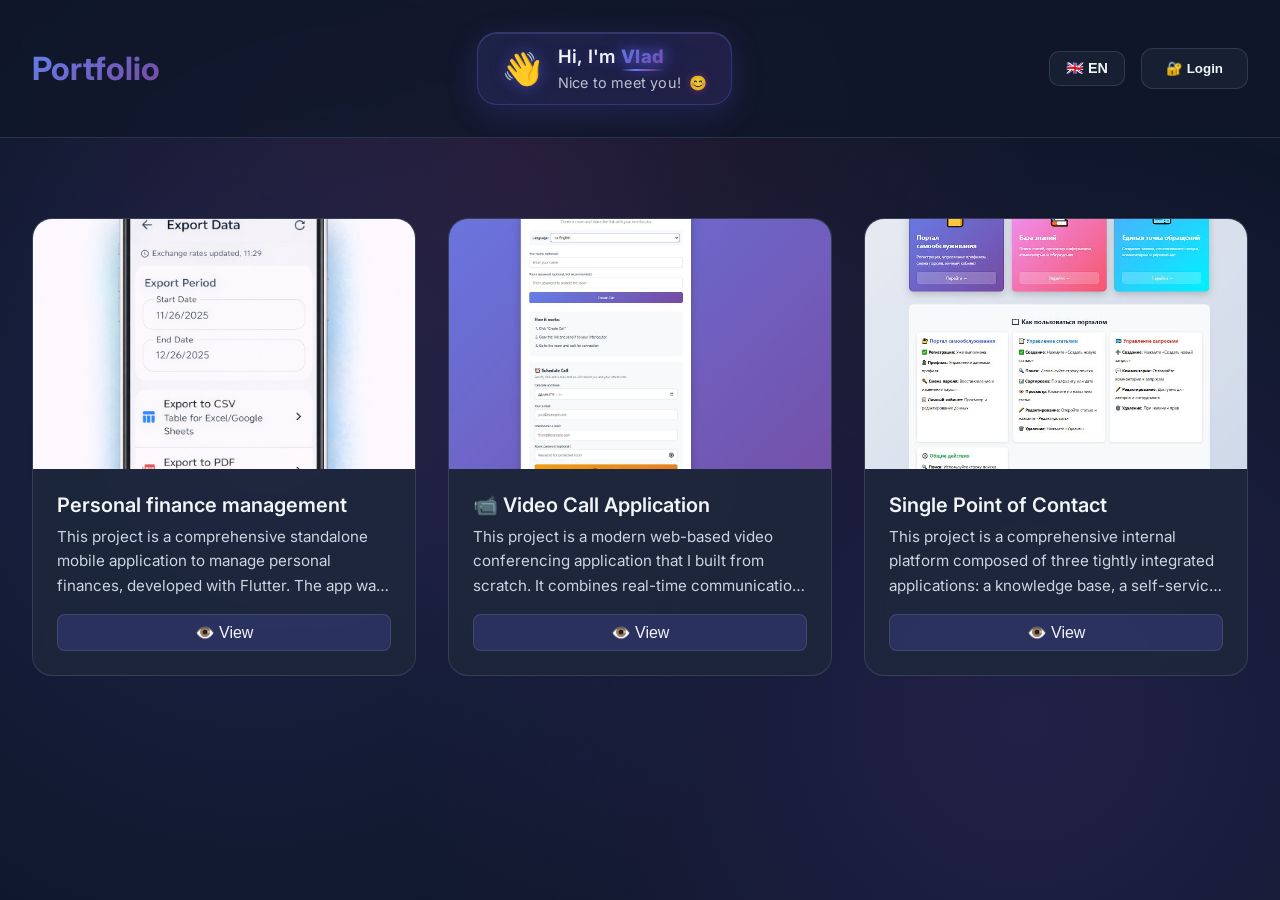
==== index.html @ 462553d1 "Stabilize header pinning and image edit saves" ====
<!DOCTYPE html>
<html lang="en">
<head>
    <meta charset="UTF-8">
    <meta name="viewport" content="width=device-width, initial-scale=1.0">
    <meta name="description" content="Modern portfolio with project gallery">
    <title>Portfolio</title>
    <link rel="stylesheet" href="styles.css?v=5">
    <link rel="preconnect" href="https://fonts.googleapis.com">
    <link rel="preconnect" href="https://fonts.gstatic.com" crossorigin>
    <link href="https://fonts.googleapis.com/css2?family=Inter:wght@300;400;500;600;700&display=swap" rel="stylesheet">
</head>
<body>
    <div class="background-animation"></div>
    
    <header class="header" style="position: fixed; top: 0; left: 0; right: 0; width: 100%; z-index: 1000;">
        <div class="container">
            <div class="header-main">
                <h1 class="logo">Portfolio</h1>
                <div class="header-greeting-wrapper">
                    <div class="header-greeting">
                        <span class="greeting-emoji">👋</span>
                        <div class="greeting-text">
                            <span class="greeting-line">Hi, I'm <span class="name-highlight">Vlad</span></span>
                            <span class="greeting-subline">Nice to meet you! <span class="emoji-inline">😊</span></span>
                        </div>
                    </div>
                </div>
            </div>
            <div class="header-actions">
                <button class="lang-btn" id="langBtn" title="Switch language">
                    <span>🇬🇧 EN</span>
                </button>
                <button class="auth-btn" id="authBtn">
                    <span id="authBtnText">🔐 Login</span>
                </button>
                <button class="settings-btn" id="settingsBtn" style="display: none;" title="Настройки GitHub">
                    <span>⚙️</span>
                </button>
                <button class="add-btn" id="addBtn" style="display: none;">
                    <span class="add-icon">+</span>
                    <span>Add Project</span>
                </button>
            </div>
        </div>
    </header>

    <main class="main">
        <div class="container">
            <div class="portfolio-grid" id="portfolioGrid">
                <!-- Проекты будут добавляться динамически -->
            </div>
            
            <div class="empty-state" id="emptyState">
                <div class="empty-icon">📸</div>
                <h2>Portfolio is empty</h2>
                <p>Click "Add Project" button to get started</p>
            </div>
        </div>
    </main>

    <!-- Модальное окно для добавления/редактирования проекта -->
    <div class="modal" id="projectModal">
        <div class="modal-content">
            <div class="modal-header">
                <h2 id="modalTitle">Добавить проект</h2>
                <button class="close-btn" id="closeModal">&times;</button>
            </div>
            <form id="projectForm" class="project-form" onclick="event.stopPropagation();">
                <div class="form-group">
                    <label for="projectImages">Изображения (можно выбрать несколько)</label>
                    <small class="form-hint">Кликните на изображение, чтобы сделать его главным (будет показано на карточке)</small>
                    <div class="image-upload">
                        <div class="images-preview" id="imagesPreview">
                            <label for="projectImages" class="upload-placeholder" id="uploadPlaceholder">
                                Выберите изображения
                            </label>
                        </div>
                        <input type="file" id="projectImages" accept="image/*" multiple style="display: none;">
                        <button type="button" class="add-more-images-btn" id="addMoreImagesBtn" style="display: none;">
                            + Добавить еще изображения
                        </button>
                    </div>
                </div>
                <div class="form-group">
                    <label for="projectTitle">Название проекта</label>
                    <input type="text" id="projectTitle" placeholder="Введите название" required>
                </div>
                <div class="form-group">
                    <label for="projectDescription">Описание</label>
                    <textarea id="projectDescription" rows="4" placeholder="Опишите ваш проект..." required></textarea>
                </div>
                <div class="form-group">
                    <label for="projectLink">Ссылка (опционально)</label>
                    <input type="url" id="projectLink" placeholder="https://example.com">
                </div>
                <div class="form-actions">
                    <button type="button" class="btn-secondary" id="cancelBtn">Отмена</button>
                    <button type="submit" class="btn-primary">Сохранить</button>
                </div>
            </form>
        </div>
    </div>

    <!-- Модальное окно для просмотра изображений -->
    <div class="modal image-modal" id="imageModal">
        <div class="modal-content image-modal-content">
            <button class="close-btn" id="closeImageModal">&times;</button>
            <div class="image-gallery" id="imageGallery">
                <!-- Изображения будут добавлены динамически -->
            </div>
            <div class="gallery-controls">
                <button class="gallery-btn" id="prevImage">‹</button>
                <span class="gallery-counter" id="galleryCounter">1 / 1</span>
                <button class="gallery-btn" id="nextImage">›</button>
            </div>
            <div class="image-info" id="imageInfo"></div>
        </div>
    </div>

    <!-- Модальное окно для авторизации -->
    <div class="modal" id="authModal">
        <div class="modal-content">
            <div class="modal-header">
                <h2 id="authModalTitle">Вход в систему</h2>
                <button class="close-btn" id="closeAuthModal">&times;</button>
            </div>
            <form id="authForm" class="project-form">
                <div class="form-group">
                    <label for="adminPassword">Пароль администратора</label>
                    <input type="password" id="adminPassword" placeholder="Введите пароль" required autocomplete="off">
                    <small class="form-hint">Введите пароль для доступа к редактированию</small>
                </div>
                <div class="form-actions">
                    <button type="button" class="btn-secondary" id="cancelAuthBtn">Отмена</button>
                    <button type="submit" class="btn-primary">Войти</button>
                </div>
            </form>
            <div class="auth-status" id="authStatus"></div>
        </div>
    </div>

    <script src="script.js?v=5"></script>
</body>
</html>
---- styles.css ----
:root {
    --primary: #6366f1;
    --primary-dark: #4f46e5;
    --secondary: #8b5cf6;
    --accent: #ec4899;
    --bg-dark: #0f172a;
    --bg-card: rgba(30, 41, 59, 0.8);
    --text-primary: #f1f5f9;
    --text-secondary: #cbd5e1;
    --border: rgba(148, 163, 184, 0.2);
    --shadow: rgba(0, 0, 0, 0.3);
    --header-offset: 0px;
    --gradient-1: linear-gradient(135deg, #667eea 0%, #764ba2 100%);
    --gradient-2: linear-gradient(135deg, #f093fb 0%, #f5576c 100%);
    --gradient-3: linear-gradient(135deg, #4facfe 0%, #00f2fe 100%);
}

* {
    margin: 0;
    padding: 0;
    box-sizing: border-box;
}

body {
    font-family: 'Inter', -apple-system, BlinkMacSystemFont, 'Segoe UI', sans-serif;
    background: var(--bg-dark);
    color: var(--text-primary);
    min-height: 100vh;
    overflow-x: hidden;
    position: relative;
}

.background-animation {
    position: fixed;
    top: 0;
    left: 0;
    width: 100%;
    height: 100%;
    z-index: 0;
    background: 
        radial-gradient(circle at 20% 50%, rgba(99, 102, 241, 0.15) 0%, transparent 50%),
        radial-gradient(circle at 80% 80%, rgba(139, 92, 246, 0.15) 0%, transparent 50%),
        radial-gradient(circle at 40% 20%, rgba(236, 72, 153, 0.1) 0%, transparent 50%);
    animation: backgroundShift 20s ease infinite;
}

@keyframes backgroundShift {
    0%, 100% { transform: scale(1) rotate(0deg); }
    50% { transform: scale(1.1) rotate(5deg); }
}

.container {
    max-width: 1400px;
    margin: 0 auto;
    padding: 0 2rem;
    position: relative;
    z-index: 1;
}

/* Header */
.header {
    padding: 2rem 0;
    backdrop-filter: blur(10px);
    background: rgba(15, 23, 42, 0.8);
    border-bottom: 1px solid var(--border);
    position: fixed !important;
    top: 0;
    left: 0;
    right: 0;
    width: 100%;
    z-index: 100;
    transform: translateZ(0);
    will-change: transform;
}

.header .container {
    display: flex;
    justify-content: space-between;
    align-items: center;
    gap: 2rem;
}

.header-main {
    display: flex;
    align-items: center;
    gap: 2rem;
    flex: 1;
    justify-content: space-between;
}

.header-greeting-wrapper {
    flex: 1;
    display: flex;
    justify-content: center;
    align-items: center;
    position: relative;
    z-index: 1;
}

.header-actions {
    display: flex;
    gap: 1rem;
    align-items: center;
    position: relative;
    z-index: 10;
}

.header-greeting {
    display: flex;
    align-items: center;
    gap: 1rem;
    padding: 0.75rem 1.5rem;
    background: linear-gradient(135deg, rgba(99, 102, 241, 0.15) 0%, rgba(139, 92, 246, 0.15) 100%);
    border: 1px solid rgba(99, 102, 241, 0.3);
    border-radius: 20px;
    backdrop-filter: blur(20px);
    box-shadow: 
        0 8px 32px rgba(99, 102, 241, 0.2),
        inset 0 1px 0 rgba(255, 255, 255, 0.1);
    animation: fadeInSlide 0.8s cubic-bezier(0.4, 0, 0.2, 1);
    position: relative;
    overflow: hidden;
    transition: all 0.3s ease;
}

.header-greeting::before {
    content: '';
    position: absolute;
    top: 0;
    left: -100%;
    width: 100%;
    height: 100%;
    background: linear-gradient(90deg, transparent, rgba(255, 255, 255, 0.1), transparent);
    animation: shimmer 3s infinite;
}

@keyframes shimmer {
    0% {
        left: -100%;
    }
    100% {
        left: 100%;
    }
}

.header-greeting:hover {
    transform: translateY(-2px);
    box-shadow: 
        0 12px 40px rgba(99, 102, 241, 0.3),
        inset 0 1px 0 rgba(255, 255, 255, 0.15);
    border-color: rgba(99, 102, 241, 0.5);
}

@keyframes fadeInSlide {
    from {
        opacity: 0;
        transform: translateX(-20px);
    }
    to {
        opacity: 1;
        transform: translateX(0);
    }
}

.greeting-emoji {
    font-size: 2rem;
    animation: wave 2.5s ease-in-out infinite;
    display: inline-block;
    filter: drop-shadow(0 0 8px rgba(99, 102, 241, 0.5));
    transition: transform 0.3s ease;
}

.greeting-emoji:hover {
    transform: scale(1.2) rotate(15deg);
}

@keyframes wave {
    0%, 100% {
        transform: rotate(0deg);
    }
    25% {
        transform: rotate(20deg);
    }
    75% {
        transform: rotate(-20deg);
    }
}

.greeting-text {
    display: flex;
    flex-direction: column;
    gap: 0.3rem;
    position: relative;
}

.greeting-line {
    font-size: 1.15rem;
    font-weight: 600;
    color: var(--text-primary);
    line-height: 1.3;
    letter-spacing: 0.3px;
    text-shadow: 0 2px 10px rgba(99, 102, 241, 0.3);
}

.name-highlight {
    background: linear-gradient(135deg, #667eea 0%, #764ba2 50%, #f093fb 100%);
    -webkit-background-clip: text;
    -webkit-text-fill-color: transparent;
    background-clip: text;
    font-weight: 800;
    position: relative;
    display: inline-block;
    animation: gradientShift 3s ease infinite;
    background-size: 200% 200%;
    filter: drop-shadow(0 0 6px rgba(99, 102, 241, 0.6));
    text-shadow: 0 0 20px rgba(99, 102, 241, 0.5);
}

@keyframes gradientShift {
    0%, 100% {
        background-position: 0% 50%;
    }
    50% {
        background-position: 100% 50%;
    }
}

.name-highlight::after {
    content: '';
    position: absolute;
    bottom: -2px;
    left: 0;
    width: 100%;
    height: 2px;
    background: linear-gradient(90deg, transparent, #667eea, #764ba2, transparent);
    border-radius: 2px;
    animation: underlineGlow 2s ease-in-out infinite;
}

@keyframes underlineGlow {
    0%, 100% {
        opacity: 0.5;
        transform: scaleX(0.8);
    }
    50% {
        opacity: 1;
        transform: scaleX(1);
    }
}

.greeting-subline {
    font-size: 0.9rem;
    color: var(--text-secondary);
    line-height: 1.3;
    font-weight: 400;
    opacity: 0.9;
    letter-spacing: 0.2px;
}

.emoji-inline {
    display: inline-block;
    animation: bounce 2.5s ease-in-out infinite;
    filter: drop-shadow(0 0 4px rgba(236, 72, 153, 0.4));
    margin-left: 0.25rem;
}

@keyframes bounce {
    0%, 100% {
        transform: translateY(0);
    }
    50% {
        transform: translateY(-5px);
    }
}

.logo {
    font-size: 2rem;
    font-weight: 700;
    background: var(--gradient-1);
    -webkit-background-clip: text;
    -webkit-text-fill-color: transparent;
    background-clip: text;
}

.add-btn {
    display: flex;
    align-items: center;
    gap: 0.5rem;
    padding: 0.75rem 1.5rem;
    background: var(--gradient-1);
    border: none;
    border-radius: 12px;
    color: white;
    font-weight: 600;
    cursor: pointer;
    transition: all 0.3s ease;
    box-shadow: 0 4px 15px rgba(99, 102, 241, 0.4);
}

.add-btn:hover {
    transform: translateY(-2px);
    box-shadow: 0 6px 20px rgba(99, 102, 241, 0.6);
}

.lang-btn {
    display: flex;
    align-items: center;
    gap: 0.5rem;
    padding: 0.5rem 1rem;
    background: rgba(30, 41, 59, 0.6);
    border: 1px solid var(--border);
    border-radius: 10px;
    color: var(--text-primary);
    font-weight: 600;
    font-size: 0.9rem;
    cursor: pointer !important;
    transition: all 0.3s ease;
    position: relative;
    z-index: 100 !important;
    pointer-events: auto !important;
    user-select: none;
}

.lang-btn:hover {
    background: rgba(30, 41, 59, 0.8);
    border-color: var(--primary);
    transform: translateY(-2px);
}

.auth-btn {
    display: flex;
    align-items: center;
    gap: 0.5rem;
    padding: 0.75rem 1.5rem;
    background: rgba(30, 41, 59, 0.6);
    border: 1px solid var(--border);
    border-radius: 12px;
    color: var(--text-primary);
    font-weight: 600;
    cursor: pointer;
    transition: all 0.3s ease;
    position: relative;
    z-index: 10;
    pointer-events: auto;
}

.auth-btn:hover {
    background: rgba(30, 41, 59, 0.8);
    border-color: var(--primary);
    transform: translateY(-2px);
}

.auth-btn.logged-in {
    background: rgba(16, 185, 129, 0.2);
    border-color: #10b981;
    color: #10b981;
}

.auth-btn.logged-in:hover {
    background: rgba(16, 185, 129, 0.3);
}

.settings-btn {
    display: flex;
    align-items: center;
    justify-content: center;
    width: 48px;
    height: 48px;
    padding: 0;
    background: rgba(30, 41, 59, 0.6);
    border: 1px solid var(--border);
    border-radius: 12px;
    color: var(--text-primary);
    font-size: 1.25rem;
    cursor: pointer;
    transition: all 0.3s ease;
    position: relative;
    z-index: 10;
    pointer-events: auto;
}

.settings-btn:hover {
    background: rgba(30, 41, 59, 0.8);
    border-color: var(--primary);
    transform: translateY(-2px) rotate(90deg);
}

.add-icon {
    font-size: 1.5rem;
    line-height: 1;
}

/* Уведомления */
@keyframes slideIn {
    from {
        transform: translateX(400px);
        opacity: 0;
    }
    to {
        transform: translateX(0);
        opacity: 1;
    }
}

@keyframes slideOut {
    from {
        transform: translateX(0);
        opacity: 1;
    }
    to {
        transform: translateX(400px);
        opacity: 0;
    }
}

/* Main */
.main {
    padding: calc(3rem + var(--header-offset)) 0 3rem;
    min-height: calc(100vh - 100px);
}

.portfolio-grid {
    display: grid;
    grid-template-columns: repeat(auto-fill, minmax(350px, 1fr));
    gap: 2rem;
    margin-top: 2rem;
}

.portfolio-item {
    background: var(--bg-card);
    border-radius: 20px;
    overflow: hidden;
    backdrop-filter: blur(10px);
    border: 1px solid var(--border);
    transition: all 0.4s cubic-bezier(0.4, 0, 0.2, 1);
    cursor: pointer;
    position: relative;
    opacity: 0;
    animation: fadeInUp 0.6s ease forwards;
}

.portfolio-item-actions {
    pointer-events: auto;
}

@keyframes fadeInUp {
    from {
        opacity: 0;
        transform: translateY(30px);
    }
    to {
        opacity: 1;
        transform: translateY(0);
    }
}

.portfolio-item:hover {
    transform: translateY(-10px) scale(1.02);
    box-shadow: 0 20px 40px var(--shadow);
    border-color: var(--primary);
}

.portfolio-item-image {
    width: 100%;
    height: 250px;
    object-fit: cover;
    display: block;
    transition: transform 0.4s ease;
}

.portfolio-item:hover .portfolio-item-image {
    transform: scale(1.1);
}

.portfolio-item-content {
    padding: 1.5rem;
}

.portfolio-item-title {
    font-size: 1.25rem;
    font-weight: 600;
    margin-bottom: 0.5rem;
    color: var(--text-primary);
}

.portfolio-item-description {
    color: var(--text-secondary);
    font-size: 0.95rem;
    line-height: 1.6;
    margin-bottom: 1rem;
    display: -webkit-box;
    -webkit-line-clamp: 3;
    -webkit-box-orient: vertical;
    overflow: hidden;
}

.portfolio-item-actions {
    display: flex;
    gap: 0.5rem;
    margin-top: 1rem;
}

.btn-icon {
    padding: 0.5rem;
    background: rgba(99, 102, 241, 0.2);
    border: 1px solid var(--border);
    border-radius: 8px;
    color: var(--text-primary);
    cursor: pointer;
    transition: all 0.3s ease;
    font-size: 1rem;
    flex: 1;
    display: flex;
    align-items: center;
    justify-content: center;
    gap: 0.5rem;
}

.btn-icon:hover {
    background: var(--primary);
    border-color: var(--primary);
    transform: scale(1.05);
}

.btn-icon.delete:hover {
    background: #ef4444;
    border-color: #ef4444;
}

.empty-state {
    text-align: center;
    padding: 4rem 2rem;
    opacity: 0.6;
}

.empty-state.hidden {
    display: none;
}

.empty-icon {
    font-size: 4rem;
    margin-bottom: 1rem;
}

.empty-state h2 {
    font-size: 1.5rem;
    margin-bottom: 0.5rem;
}

.empty-state p {
    color: var(--text-secondary);
}

/* Modal */
.modal {
    display: none !important;
    position: fixed;
    top: 0;
    left: 0;
    width: 100%;
    height: 100%;
    background: rgba(0, 0, 0, 0.8);
    backdrop-filter: blur(5px);
    z-index: 1000;
    align-items: center;
    justify-content: center;
    animation: fadeIn 0.3s ease;
}

.modal.active {
    display: flex !important;
}

@keyframes fadeIn {
    from { opacity: 0; }
    to { opacity: 1; }
}

.modal-content {
    background: var(--bg-card);
    border-radius: 24px;
    padding: 2rem;
    max-width: 600px;
    width: 90%;
    max-height: 90vh;
    overflow-y: auto;
    border: 1px solid var(--border);
    backdrop-filter: blur(20px);
    animation: slideUp 0.3s ease;
    position: relative;
}

@keyframes slideUp {
    from {
        transform: translateY(50px);
        opacity: 0;
    }
    to {
        transform: translateY(0);
        opacity: 1;
    }
}

.modal-header {
    display: flex;
    justify-content: space-between;
    align-items: center;
    margin-bottom: 1.5rem;
}

.modal-header h2 {
    font-size: 1.75rem;
    background: var(--gradient-1);
    -webkit-background-clip: text;
    -webkit-text-fill-color: transparent;
    background-clip: text;
}

.close-btn {
    background: none;
    border: none;
    color: var(--text-secondary);
    font-size: 2rem;
    cursor: pointer;
    width: 40px;
    height: 40px;
    display: flex;
    align-items: center;
    justify-content: center;
    border-radius: 50%;
    transition: all 0.3s ease;
}

.close-btn:hover {
    background: rgba(239, 68, 68, 0.2);
    color: #ef4444;
    transform: rotate(90deg);
}

.project-form {
    display: flex;
    flex-direction: column;
    gap: 1.5rem;
}

.form-group {
    display: flex;
    flex-direction: column;
    gap: 0.5rem;
}

.form-group label {
    font-weight: 500;
    color: var(--text-primary);
    font-size: 0.95rem;
}

.form-group input:not([type="file"]),
.form-group textarea {
    padding: 0.75rem;
    background: rgba(15, 23, 42, 0.6);
    border: 1px solid var(--border);
    border-radius: 12px;
    color: var(--text-primary);
    font-family: inherit;
    font-size: 1rem;
    transition: all 0.3s ease;
    position: relative;
    z-index: 10;
    pointer-events: auto;
}

.form-group input:focus,
.form-group textarea:focus {
    outline: none;
    border-color: var(--primary);
    box-shadow: 0 0 0 3px rgba(99, 102, 241, 0.2);
}

.image-upload {
    position: relative;
}

.image-upload input[type="file"] {
    position: absolute;
    opacity: 0;
    width: 0;
    height: 0;
    overflow: hidden;
    pointer-events: none;
    left: -9999px;
    top: -9999px;
    z-index: -1;
}

.upload-placeholder {
    position: relative;
    z-index: 1;
    cursor: pointer;
    pointer-events: auto;
    display: block;
    width: 100%;
    height: 100%;
    text-align: center;
    margin: 0;
    padding: 0;
}

.images-preview.has-images .upload-placeholder {
    display: none;
}

.image-preview,
.images-preview {
    width: 100%;
    min-height: 200px;
    border: 2px dashed var(--border);
    border-radius: 12px;
    display: flex;
    flex-wrap: wrap;
    gap: 0.5rem;
    align-items: center;
    justify-content: center;
    padding: 1rem;
    background: rgba(15, 23, 42, 0.4);
    transition: all 0.3s ease;
    overflow: hidden;
    position: relative;
}

.images-preview:not(.has-images) {
    cursor: pointer;
}

.images-preview:not(.has-images):hover {
    border-color: var(--primary);
    background: rgba(99, 102, 241, 0.1);
}

.images-preview.has-images {
    cursor: default;
}

.images-preview span {
    color: var(--text-secondary);
    font-size: 0.95rem;
    z-index: 1;
    pointer-events: none;
}

.images-preview span {
    color: var(--text-secondary);
    font-size: 0.95rem;
    z-index: 1;
    pointer-events: none;
}

.add-more-images-btn {
    margin-top: 1rem;
    padding: 0.75rem 1.5rem;
    background: rgba(99, 102, 241, 0.2);
    border: 1px solid var(--primary);
    border-radius: 12px;
    color: var(--primary);
    font-weight: 600;
    cursor: pointer;
    transition: all 0.3s ease;
    width: 100%;
}

.add-more-images-btn:hover {
    background: rgba(99, 102, 241, 0.3);
    transform: translateY(-2px);
}

.image-preview-item {
    position: relative;
    width: calc(33.333% - 0.5rem);
    aspect-ratio: 1;
    border-radius: 8px;
    overflow: hidden;
    border: 2px solid var(--border);
    cursor: pointer;
    transition: all 0.3s ease;
    z-index: 10;
    pointer-events: auto;
}

.image-preview-item:hover {
    transform: scale(1.05);
    border-color: var(--primary);
}

.image-preview-item.main-image {
    border: 3px solid var(--primary);
    box-shadow: 0 0 0 2px rgba(99, 102, 241, 0.3);
}

.image-preview-item img {
    width: 100%;
    height: 100%;
    object-fit: cover;
}

.image-preview-item .remove-image {
    position: absolute;
    top: 0.25rem;
    right: 0.25rem;
    background: rgba(239, 68, 68, 0.9);
    color: white;
    border: none;
    border-radius: 50%;
    width: 24px;
    height: 24px;
    cursor: pointer;
    display: flex;
    align-items: center;
    justify-content: center;
    font-size: 1rem;
    line-height: 1;
    transition: all 0.2s ease;
    z-index: 10;
}

.image-preview-item .remove-image:hover {
    background: #ef4444;
    transform: scale(1.1);
}

.image-preview-item .main-badge {
    position: absolute;
    bottom: 0.25rem;
    left: 0.25rem;
    background: rgba(99, 102, 241, 0.9);
    color: white;
    padding: 0.25rem 0.5rem;
    border-radius: 4px;
    font-size: 0.75rem;
    font-weight: 600;
    display: none;
}

.image-preview-item.main-image .main-badge {
    display: block;
}

.form-actions {
    display: flex;
    gap: 1rem;
    margin-top: 0.5rem;
}

.btn-primary,
.btn-secondary {
    padding: 0.75rem 1.5rem;
    border: none;
    border-radius: 12px;
    font-weight: 600;
    cursor: pointer;
    transition: all 0.3s ease;
    flex: 1;
}

.btn-primary {
    background: var(--gradient-1);
    color: white;
    box-shadow: 0 4px 15px rgba(99, 102, 241, 0.4);
}

.btn-primary:hover {
    transform: translateY(-2px);
    box-shadow: 0 6px 20px rgba(99, 102, 241, 0.6);
}

.btn-secondary {
    background: rgba(30, 41, 59, 0.6);
    color: var(--text-primary);
    border: 1px solid var(--border);
}

.btn-secondary:hover {
    background: rgba(30, 41, 59, 0.8);
    border-color: var(--primary);
}

.form-hint {
    color: var(--text-secondary);
    font-size: 0.85rem;
    margin-top: 0.25rem;
    display: block;
}

.auth-status {
    margin-top: 1rem;
    padding: 0.75rem;
    border-radius: 8px;
    text-align: center;
    font-size: 0.9rem;
    display: none;
}

.auth-status.error {
    display: block;
    background: rgba(239, 68, 68, 0.2);
    color: #ef4444;
    border: 1px solid rgba(239, 68, 68, 0.3);
}

.auth-status.success {
    display: block;
    background: rgba(16, 185, 129, 0.2);
    color: #10b981;
    border: 1px solid rgba(16, 185, 129, 0.3);
}

.portfolio-item-actions.admin-only {
    display: none;
}

/* Image Modal */
.image-modal-content {
    max-width: 90vw;
    max-height: 90vh;
    padding: 0;
    background: transparent;
    border: none;
    position: relative;
}

.image-gallery {
    position: relative;
    width: 100%;
    min-height: 60vh;
    display: flex;
    align-items: center;
    justify-content: center;
}

.image-gallery img {
    width: 100%;
    height: auto;
    max-height: 70vh;
    object-fit: contain;
    border-radius: 12px;
    display: none;
}

.image-gallery img.active {
    display: block;
}

.image-modal-content .close-btn {
    position: absolute;
    top: 1rem;
    right: 1rem;
    background: rgba(0, 0, 0, 0.7);
    z-index: 1001;
}

.gallery-controls {
    display: flex;
    align-items: center;
    justify-content: center;
    gap: 1rem;
    padding: 1rem;
    background: var(--bg-card);
    margin-top: -4px;
}

.gallery-btn {
    width: 40px;
    height: 40px;
    border-radius: 50%;
    border: 1px solid var(--border);
    background: rgba(30, 41, 59, 0.8);
    color: var(--text-primary);
    font-size: 1.5rem;
    cursor: pointer;
    display: flex;
    align-items: center;
    justify-content: center;
    transition: all 0.3s ease;
}

.gallery-btn:hover:not(:disabled) {
    background: var(--primary);
    border-color: var(--primary);
    transform: scale(1.1);
}

.gallery-btn:disabled {
    opacity: 0.3;
    cursor: not-allowed;
}

.gallery-counter {
    color: var(--text-primary);
    font-weight: 500;
    min-width: 60px;
    text-align: center;
}

.image-info {
    padding: 1.5rem;
    background: var(--bg-card);
    border-radius: 0 0 12px 12px;
    margin-top: 0;
}

.image-info h3 {
    font-size: 1.5rem;
    margin-bottom: 0.5rem;
}

.image-info p {
    color: var(--text-secondary);
    line-height: 1.6;
}

/* Responsive */
@media (max-width: 768px) {
    .container {
        padding: 0 1rem;
    }

    .header {
        position: fixed;
        top: 0;
        left: 0;
        right: 0;
        z-index: 1000;
    }

    .header .container {
        flex-direction: column;
        gap: 1rem;
    }

    .header-main {
        flex-direction: column;
        gap: 1rem;
        width: 100%;
        align-items: stretch;
    }

    .header-greeting-wrapper {
        width: 100%;
    }

    .header-greeting {
        width: 100%;
        justify-content: center;
    }

    .add-btn span:last-child {
        display: none;
    }

    .portfolio-grid {
        grid-template-columns: 1fr;
        gap: 1.5rem;
    }

    .modal-content {
        width: 95%;
        padding: 1.5rem;
    }
}

@media (max-width: 480px) {
    .header-greeting {
        flex-direction: column;
        text-align: center;
        padding: 0.75rem;
    }

    .greeting-text {
        align-items: center;
    }

    .greeting-line {
        font-size: 0.9rem;
    }

    .greeting-subline {
        font-size: 0.8rem;
    }
}

/* Scrollbar */
::-webkit-scrollbar {
    width: 10px;
}

::-webkit-scrollbar-track {
    background: var(--bg-dark);
}

::-webkit-scrollbar-thumb {
    background: var(--primary);
    border-radius: 5px;
}

::-webkit-scrollbar-thumb:hover {
    background: var(--primary-dark);
}
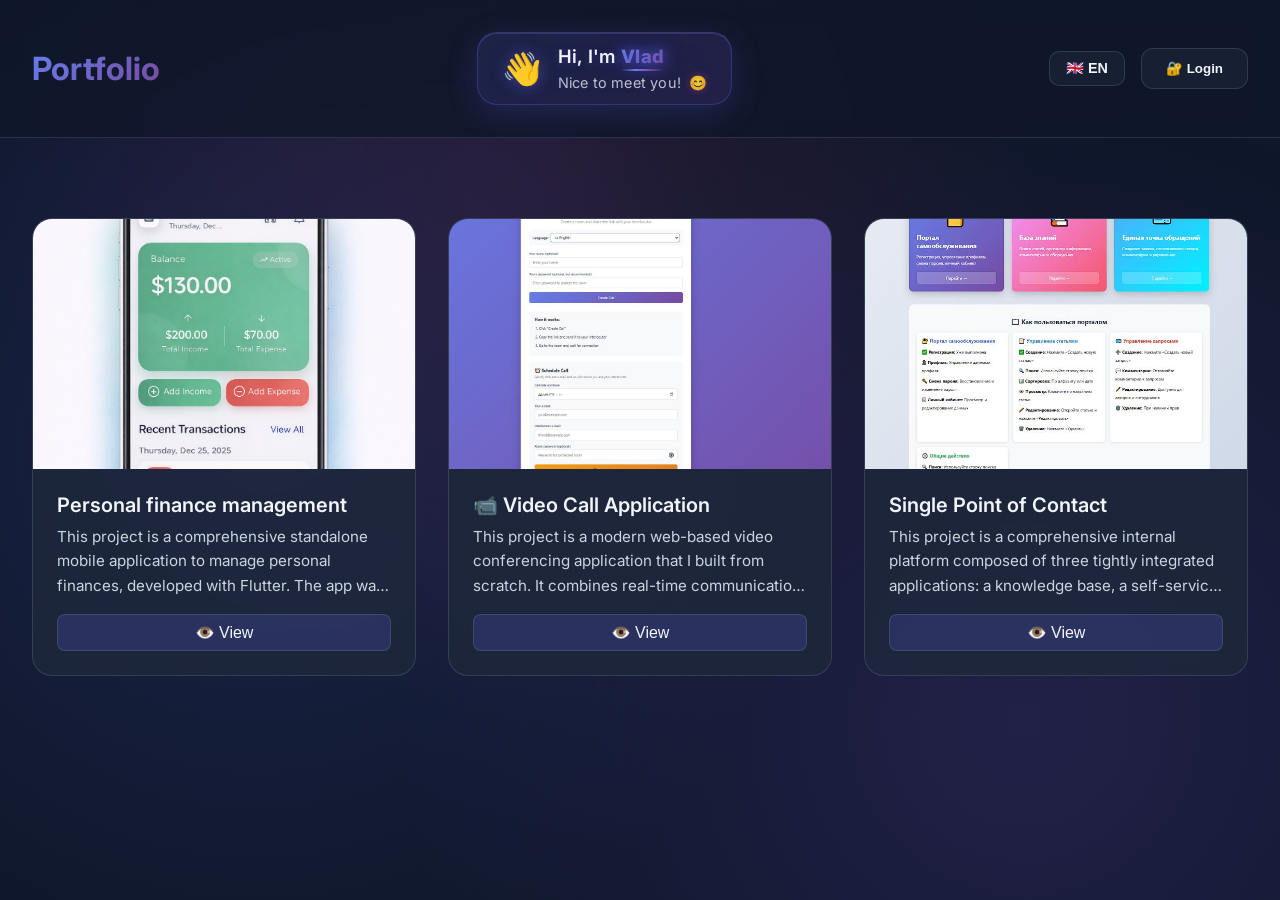
==== commit 749202e0: "Render cached projects immediately" ====
--- a/index.html
+++ b/index.html
@@ -5,7 +5,7 @@
     <meta name="viewport" content="width=device-width, initial-scale=1.0">
     <meta name="description" content="Modern portfolio with project gallery">
     <title>Portfolio</title>
-    <link rel="stylesheet" href="styles.css?v=5">
+    <link rel="stylesheet" href="styles.css?v=7">
     <link rel="preconnect" href="https://fonts.googleapis.com">
     <link rel="preconnect" href="https://fonts.gstatic.com" crossorigin>
     <link href="https://fonts.googleapis.com/css2?family=Inter:wght@300;400;500;600;700&display=swap" rel="stylesheet">
@@ -140,6 +140,6 @@
         </div>
     </div>
 
-    <script src="script.js?v=5"></script>
+    <script src="script.js?v=7"></script>
 </body>
 </html>
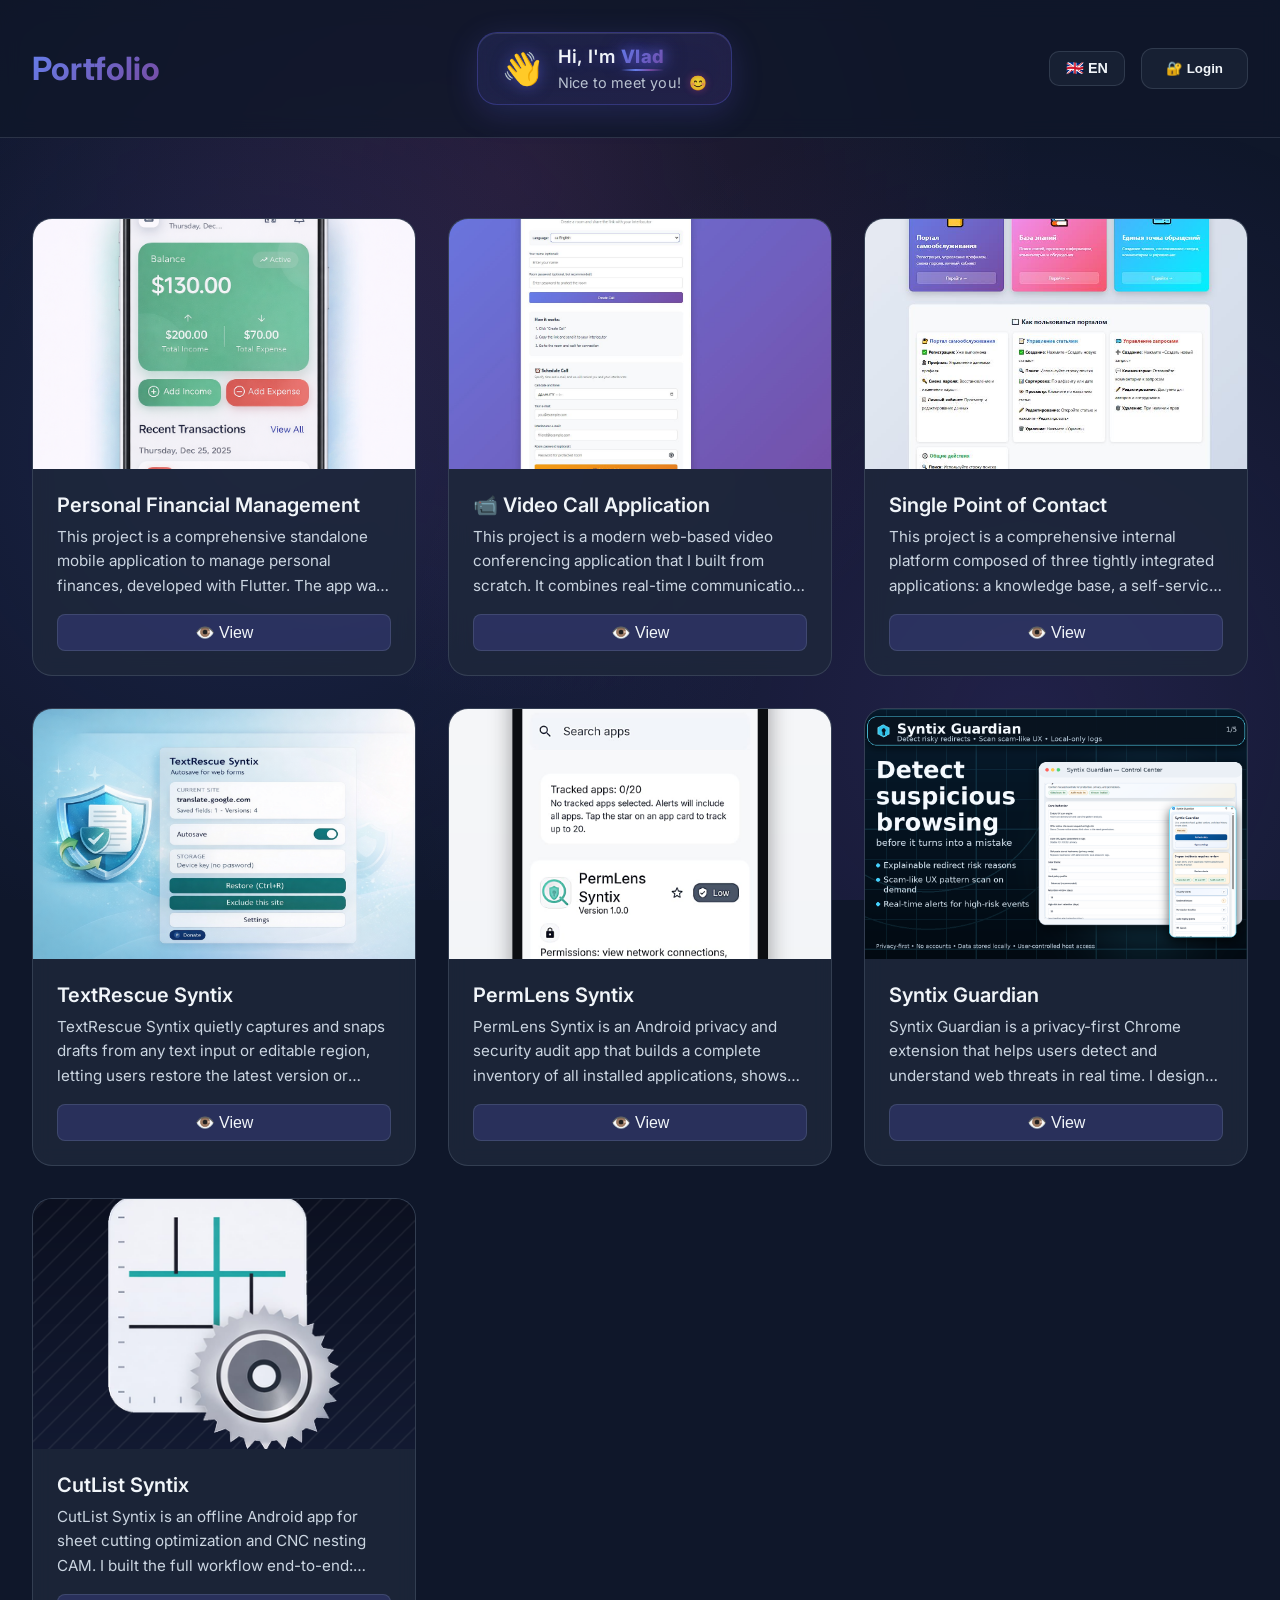
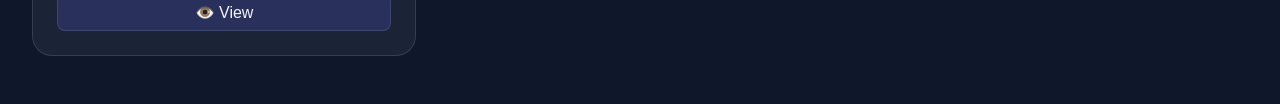
==== commit 6860c8ff: "Fix live card language updates after dynamic render" ====
--- a/index.html
+++ b/index.html
@@ -5,7 +5,7 @@
     <meta name="viewport" content="width=device-width, initial-scale=1.0">
     <meta name="description" content="Modern portfolio with project gallery">
     <title>Portfolio</title>
-    <link rel="stylesheet" href="styles.css?v=7">
+    <link rel="stylesheet" href="styles.css?v=11">
     <link rel="preconnect" href="https://fonts.googleapis.com">
     <link rel="preconnect" href="https://fonts.gstatic.com" crossorigin>
     <link href="https://fonts.googleapis.com/css2?family=Inter:wght@300;400;500;600;700&display=swap" rel="stylesheet">
@@ -13,7 +13,7 @@
 <body>
     <div class="background-animation"></div>
     
-    <header class="header" style="position: fixed; top: 0; left: 0; right: 0; width: 100%; z-index: 1000;">
+    <header class="header">
         <div class="container">
             <div class="header-main">
                 <h1 class="logo">Portfolio</h1>
@@ -47,11 +47,59 @@
 
     <main class="main">
         <div class="container">
-            <div class="portfolio-grid" id="portfolioGrid">
+            <div class="portfolio-grid" id="portfolioGrid" data-prerendered="true">
+<!-- PORTFOLIO_GRID_START -->
+                                <div class="portfolio-item" data-index="0">
+            <img src="data/images/1765586958742/2026-01-29t16-10-11-786z-1.png" alt="Personal Financial Management" class="portfolio-item-image" loading="lazy" decoding="async">
+            <div class="portfolio-item-content">
+                <h3 class="portfolio-item-title">Personal Financial Management</h3>
+                <p class="portfolio-item-description">This project is a comprehensive standalone mobile application to manage personal finances, developed with Flutter. The app was designed to give users full control over your personal finances without relying on an internet connection. It allows users to track income and expenses, manage multiple financial accounts, plan budgets and set long-term financial goals while keeping all data secure stored on the device. The application is focused on providing a clear and structured perceptions of financial activities. Users can record transactions with detailed metadata such as categories, notes and dates, manage multiple accounts at the same time and automate recurring income or expenses, such as wages or subscriptions. Budgeting and goal tracking help users track spending limits and visualize progress toward goals savings, making financial planning intuitive and practical. Particular attention was paid to analytics and data visualization. The app includes interactive charts and reports that help users analyze the cost structure over time, compare different periods and understand costs at the category level. Balance sheet trends, cost allocation and financial dynamics are presented in a clear and readable format, which allows you to take reasonable financial solutions without overloading the user. To simplify data management, appendix n supports multiple input and export options. Users can scan receipts using the device&#39;s camera, automatically import transaction data from bank SMS notifications and view calendar-based activity in the interface. Financial data can be exported to CSV or PDF formats for external analysis or record keeping, while keeping the workflow offline. Safety and usability were key priorities at throughout the development process. The app includes pin-based security and biometric authentication for secure access, supports multiple interface languages and offers premium subscription model through in-app purchases. Built-in support with a chat-based ticket interface ensures that users can easily request help if needed. From a technical point of view, the application follows the principles of pure architecture with clear separation between data, domain, and view levels. State management is performed using a BLoC template for providing predictable behavior, scalability, and testability. High-performance on-premises database provides fast queries and smooth operation, and careful optimization ensures quick response user interface and stable animation on different devices. This project demonstrates the development of a ready-to-use mobile application that combines robust offline data processing, advanced analytics, robust security practices, and impeccable user interface It reflects an emphasis on real-world usability, performance and supported architecture in a modern cross-platform mobile product development</p>
+                <div class="portfolio-item-actions">
+                    <button class="btn-icon" type="button" data-action="view">View</button>
+                </div>
+            </div>
+        </div>        <div class="portfolio-item" data-index="1">
+            <img src="data/images/1765587090145/2026-01-10t20-52-08-080z-2.jpg" alt="📹 Video Call Application" class="portfolio-item-image" loading="lazy" decoding="async">
+            <div class="portfolio-item-content">
+                <h3 class="portfolio-item-title">📹 Video Call Application</h3>
+                <p class="portfolio-item-description">This project is a modern web-based video conferencing application that I built from scratch. It combines real-time communication capabilities with advanced AI features, making online meetings more productive and user-friendly. The application supports secure video and audio calls, screen sharing, file exchange, and real-time chat in a smooth and responsive interface. What sets this application apart is its intelligent assistance layer. Using real-time speech recognition and server-side processing, the system automatically transcribes conversations, extracts key action items, and generates concise meeting summaries which can be emailed to participants. I also implemented multi-language support, allowing users to communicate and receive translated subtitles in several major languages. The technical architecture ensures reliable connectivity for both small and larger group calls. It utilizes a hybrid WebRTC approach: simple peer-to-peer connections for one-on-one communication and a scalable SFU (Selective Forwarding Unit) for group calls, keeping bandwidth optimized while maintaining high quality. To enhance the user experience, I integrated features such as gesture recognition and smart noise suppression using modern web APIs and machine-learning models. In addition, the app includes built-in scheduling tools with automated reminders, secure room access controls, and persistent preferences like language and theme selection. It was designed with responsive layouts and touch-friendly controls so it works seamlessly across desktops, tablets, and mobile devices without sacrificing performance. This video call solution not only provides a complete communication platform, but also leverages modern AI and web technologies to enhance productivity and ease of use in real time.</p>
+                <div class="portfolio-item-actions">
+                    <button class="btn-icon" type="button" data-action="view">View</button>
+                </div>
+            </div>
+        </div>        <div class="portfolio-item" data-index="2">
+            <img src="data/images/1765587227716/2025-12-13t00-53-47-716z-2.jpg" alt="Single Point of Contact" class="portfolio-item-image" loading="lazy" decoding="async">
+            <div class="portfolio-item-content">
+                <h3 class="portfolio-item-title">Single Point of Contact</h3>
+                <p class="portfolio-item-description">This project is a comprehensive internal platform composed of three tightly integrated applications: a knowledge base, a self-service portal, and a CRM system. Together, they form a unified environment for managing organizational knowledge, handling internal requests, and supporting structured interaction between users, teams, and administrators. The knowledge base module is designed as a CMS-like system for creating, organizing, and maintaining internal documentation. It allows teams to publish rich articles with multimedia content, assign authorship, categorize information, and automatically track publication dates. Advanced search and filtering capabilities make information easily accessible, while built-in commenting enables collaborative discussion directly within articles, supporting continuous knowledge improvement. The self-service portal provides users with a structured way to submit and track internal requests. These requests follow defined workflows, move through multiple statuses, and support discussion through comments, making the portal suitable for internal support, technical inquiries, content requests, and operational communication. By combining requests with contextual knowledge articles, the system reduces repetitive questions and improves response efficiency. The CRM component focuses on user management, roles, and organizational structure. It introduces role-based access control with multiple permission levels, ensuring secure separation of responsibilities across standard users, support staff, moderators, and administrators. Extended user profiles store organizational data such as departments, positions, and contact information, allowing the system to reflect real-world company hierarchies and workflows. User onboarding is managed through an approval-based registration process. New users submit access requests that are reviewed by authorized administrators, with full tracking of approval decisions, rejection reasons, and automated email notifications. This controlled onboarding flow ensures security, accountability, and proper access governance across the platform. From a technical perspective, the system is built with Django and Django REST Framework, following the Model-View-Template architectural pattern. The platform is structured into modular applications with clear separation of concerns, optimized database access, and well-defined relationships between entities. PostgreSQL is used in production for reliable data persistence, while static and media assets are handled efficiently and securely. Security was treated as a foundational requirement throughout development. The platform enforces HTTPS in production, applies strict session and cookie security policies, protects all forms with CSRF safeguards, and validates user input at multiple levels. Sensitive configuration is handled through environment variables, and the system incorporates best practices to mitigate common web vulnerabilities. This project represents a scalable, secure, and maintainable internal platform that combines knowledge management, self-service workflows, and CRM-style user administration into a single cohesive solution. It demonstrates strong expertise in backend architecture, system design, access control, and the development of real-world enterprise applications that support complex organizational processes.</p>
+                <div class="portfolio-item-actions">
+                    <button class="btn-icon" type="button" data-action="view">View</button>
+                </div>
+            </div>
+        </div>        <div class="portfolio-item" data-index="3">
+            <img src="data/images/1768078166598/2026-01-10t20-49-26-598z-1.png" alt="TextRescue Syntix" class="portfolio-item-image" loading="lazy" decoding="async">
+            <div class="portfolio-item-content">
+                <h3 class="portfolio-item-title">TextRescue Syntix</h3>
+                <p class="portfolio-item-description">TextRescue Syntix quietly captures and snaps drafts from any text input or editable region, letting users restore the latest version or scroll through an encrypted history panel without losing work when tabs crash or reload. The floating panel and Ctrl+R shortcut drop the saved text back in place (with optional confirmation), and limiters keep storage bounded by field, site, or global caps. Tracks only allowable fields, skips password/OTP heuristics, and respects allowlist/blocklist settings so sensitive contexts remain untouched. Includes a full settings screen with debounce intervals, snapshot thresholds, storage limits, per-site caps, master-password/device-key locking, and easy buttons for clearing all or single-site data. Background service worker uses Manifest V3, Chrome runtime/storage/scripting APIs, and Web Crypto + IndexedDB to encrypt snapshots with AES-GCM, enforce auto-lock, and trim old entries by field or site. Content and popup scripts hook into DOM input/focus events, inject the restore panel with interactive history items (insert/copy/delete), and sync updates via chrome.runtime.sendMessage.</p>
+                <div class="portfolio-item-actions">
+                    <button class="btn-icon" type="button" data-action="view">View</button>
+                </div>
+            </div>
+        </div>        <div class="portfolio-item" data-index="4">
+            <img src="data/images/1769704387804/2026-01-29t16-33-07-804z-1.png" alt="PermLens Syntix" class="portfolio-item-image" loading="lazy" decoding="async">
+            <div class="portfolio-item-content">
+                <h3 class="portfolio-item-title">PermLens Syntix</h3>
+                <p class="portfolio-item-description">PermLens Syntix is an Android privacy and security audit app that builds a complete inventory of all installed applications, shows each app’s declared permissions in a clear, searchable interface, and tracks permission changes after updates so users can quickly spot when an app gains new sensitive access (such as location, camera, microphone, or contacts) and decide whether to keep it, restrict it, or uninstall it. It works fully on-device: the app reads the installed package list and each app’s declared permissions via the Android PackageManager, stores periodic snapshots locally, and automatically compares “before/after” states when apps are updated to generate a permission-diff history, with filters and categories that highlight the most sensitive permissions first.</p>
+                <div class="portfolio-item-actions">
+                    <button class="btn-icon" type="button" data-action="view">View</button>
+                </div>
+            </div>
+        </div>
+<!-- PORTFOLIO_GRID_END -->
                 <!-- Проекты будут добавляться динамически -->
             </div>
             
-            <div class="empty-state" id="emptyState">
+            <div class="empty-state hidden" id="emptyState">
                 <div class="empty-icon">📸</div>
                 <h2>Portfolio is empty</h2>
                 <p>Click "Add Project" button to get started</p>
@@ -140,6 +188,130 @@
         </div>
     </div>
 
-    <script src="script.js?v=7"></script>
+    <!-- EMBEDDED_PROJECTS_START -->
+    <script id="embeddedProjects" type="application/json">
+[
+  {
+    "id": 1765586958742,
+    "title": {
+      "en": "Personal Financial Management",
+      "ru": "Управление личными финансами"
+    },
+    "description": {
+      "en": "This project is a comprehensive standalone mobile application to manage personal finances, developed with Flutter. The app was designed to give users full control over your personal finances without relying on an internet connection. It allows users to track income and expenses, manage multiple financial accounts, plan budgets and set long-term financial goals while keeping all data secure stored on the device. The application is focused on providing a clear and structured perceptions of financial activities. Users can record transactions with detailed metadata such as categories, notes and dates, manage multiple accounts at the same time and automate recurring income or expenses, such as wages or subscriptions. Budgeting and goal tracking help users track spending limits and visualize progress toward goals savings, making financial planning intuitive and practical. Particular attention was paid to analytics and data visualization. The app includes interactive charts and reports that help users analyze the cost structure over time, compare different periods and understand costs at the category level. Balance sheet trends, cost allocation and financial dynamics are presented in a clear and readable format, which allows you to take reasonable financial solutions without overloading the user. To simplify data management, appendix n supports multiple input and export options. Users can scan receipts using the device's camera, automatically import transaction data from bank SMS notifications and view calendar-based activity in the interface. Financial data can be exported to CSV or PDF formats for external analysis or record keeping, while keeping the workflow offline. Safety and usability were key priorities at throughout the development process. The app includes pin-based security and biometric authentication for secure access, supports multiple interface languages and offers premium subscription model through in-app purchases. Built-in support with a chat-based ticket interface ensures that users can easily request help if needed. From a technical point of view, the application follows the principles of pure architecture with clear separation between data, domain, and view levels. State management is performed using a BLoC template for providing predictable behavior, scalability, and testability. High-performance on-premises database provides fast queries and smooth operation, and careful optimization ensures quick response user interface and stable animation on different devices. This project demonstrates the development of a ready-to-use mobile application that combines robust offline data processing, advanced analytics, robust security practices, and impeccable user interface It reflects an emphasis on real-world usability, performance and supported architecture in a modern cross-platform mobile product development",
+      "ru": "Этот проект представляет собой комплексное автономное мобильное приложение для управления личными финансами, разработанное с помощью Flutter. Приложение было разработано, чтобы дать пользователям полный контроль над своими личными финансами, не полагаясь на подключение к Интернету. Оно позволяет пользователям отслеживать доходы и расходы, управлять несколькими финансовыми счетами, планировать бюджеты и устанавливать долгосрочные финансовые цели, сохраняя при этом все данные в безопасном хранении на устройстве. Приложение ориентировано на предоставление четкого и структурированного представления о финансовой деятельности. Пользователи могут записывать транзакции с подробными метаданными, такими как категории, примечания и даты, управлять несколькими учетными записями одновременно и автоматизировать повторяющиеся доходы или расходы, такие как заработная плата или подписки. Функции составления бюджета и отслеживания целей помогают пользователям отслеживать лимиты расходов и визуализировать прогресс в достижении целей экономии, что делает финансовое планирование интуитивно понятным и практичным. Особое внимание было уделено аналитике и визуализации данных. Приложение включает в себя интерактивные диаграммы и отчеты, которые помогают пользователям анализировать структуру расходов с течением времени, сравнивать различные периоды и понимать расходы на уровне категорий. Тенденции баланса, распределение расходов и финансовая динамика представлены в понятном и удобочитаемом формате, что позволяет принимать обоснованные финансовые решения, не перегружая пользователя. Чтобы упростить управление данными, приложение п оддерживает несколько вариантов ввода и экспорта. Пользователи могут сканировать квитанции с помощью камеры устройства, автоматически импортировать данные о транзакциях из банковских SMS-уведомлений и просматривать активность в интерфейсе на основе календаря. Финансовые данные можно экспортировать в форматы CSV или PDF для внешнего анализа или ведения учета, сохраняя при этом рабочий процесс в автономном режиме. Безопасность и удобство использования были ключевыми приоритетами на протяжении всего процесса разработки. Приложение включает защиту на основе PIN-кода и биометрическую аутентификацию для безопасного доступа, поддерживает несколько языков интерфейса и предлагает модель премиум-подписки посредством покупок в приложении. Встроенная система поддержки с интерфейсом заявок на основе чата гарантирует, что пользователи могут легко запросить помощь в случае необходимости. С технической точки зрения приложение следует принципам чистой архитектуры с четким разделением между уровнями данных, домена и представления. Управление состоянием осуществляется с использованием шаблона BLoC для обеспечения предсказуемого поведения, масштабируемости и тестируемости. Высокопроизводительная локальная база данных обеспечивает быстрые запросы и плавную работу, а тщательная оптимизация обеспечивает быстроту реагирования пользовательского интерфейса и стабильную анимацию на разных устройствах. Этот проект демонстрирует разработку готового к использованию мобильного приложения, которое сочетает в себе надежную автономную обработку данных, расширенную аналитику, надежные методы обеспечения безопасности и безупречный пользовательский интерфейс. Он отражает акцент на реальном удобстве использования, производительности и поддерживаемой архитектуре в современной кроссплатформенной мобильной разработке."
+    },
+    "link": "https://play.google.com/store/apps/details?id=com.digisyntix.finsyntix&pcampaignid=web_share",
+    "images": [
+      "data/images/1765586958742/2026-01-29t16-10-11-786z-1.png",
+      "data/images/1765586958742/2026-01-29t16-10-11-786z-2.png",
+      "data/images/1765586958742/2026-01-29t16-10-11-786z-3.png",
+      "data/images/1765586958742/2026-01-29t16-10-11-786z-4.png",
+      "data/images/1765586958742/2026-01-29t16-10-11-786z-5.png",
+      "data/images/1765586958742/2026-01-29t16-10-11-786z-6.png",
+      "data/images/1765586958742/2026-01-29t16-10-11-786z-7.png"
+    ],
+    "image": "data/images/1765586958742/2026-01-29t16-10-11-786z-1.png",
+    "mainImageIndex": 0,
+    "date": "2025-12-13T00:49:18.742Z",
+    "updatedAt": "2026-01-29T16:10:11.786Z"
+  },
+  {
+    "id": 1765587090145,
+    "title": {
+      "en": "📹 Video Call Application",
+      "ru": "Приложение для 📹 видеозвонков"
+    },
+    "description": {
+      "en": "This project is a modern web-based video conferencing application that I built from scratch. It combines real-time communication capabilities with advanced AI features, making online meetings more productive and user-friendly. The application supports secure video and audio calls, screen sharing, file exchange, and real-time chat in a smooth and responsive interface. What sets this application apart is its intelligent assistance layer. Using real-time speech recognition and server-side processing, the system automatically transcribes conversations, extracts key action items, and generates concise meeting summaries which can be emailed to participants. I also implemented multi-language support, allowing users to communicate and receive translated subtitles in several major languages. The technical architecture ensures reliable connectivity for both small and larger group calls. It utilizes a hybrid WebRTC approach: simple peer-to-peer connections for one-on-one communication and a scalable SFU (Selective Forwarding Unit) for group calls, keeping bandwidth optimized while maintaining high quality. To enhance the user experience, I integrated features such as gesture recognition and smart noise suppression using modern web APIs and machine-learning models. In addition, the app includes built-in scheduling tools with automated reminders, secure room access controls, and persistent preferences like language and theme selection. It was designed with responsive layouts and touch-friendly controls so it works seamlessly across desktops, tablets, and mobile devices without sacrificing performance. This video call solution not only provides a complete communication platform, but also leverages modern AI and web technologies to enhance productivity and ease of use in real time.",
+      "ru": "Этот проект - современное веб-приложение для видеоконференций, которое я построил с нуля. Он сочетает в себе возможности общения в режиме реального времени с расширенными функциями ИИ, что делает онлайн-встречи более продуктивным и удобным для пользователя. Приложение поддерживает безопасные видео- и аудиовызовы, совместное использование экрана, обмен файлами и работу в режиме реального времени чат в гладком и отзывчивом интерфейсе. Что отличает это приложение, так это его уровень интеллектуальной помощи. Используя распознавание речи в режиме реального времени и обработку на стороне сервера, система автоматически транскрибирует беседы, извлекает ключевые пункты действий и генерирует краткие резюме совещаний, которые могут быть отправлено участникам по электронной почте. Я также реализовал многоязычную поддержку, позволяющую пользователям общаться и получать перевод субтитры на нескольких основных языках. Техническая архитектура обеспечивает надежную связь как для малых, так и для больших групповых вызовов. Он использует гибридный подход WebRTC: простые одноранговые соединения для общения один на один и масштабируемый SFU (Selective Forwarding Unit) для групповых вызовов, оптимизируя полосу пропускания при поддержание высокого качества. Чтобы улучшить взаимодействие с пользователем, я интегрировал такие функции, как распознавание жестов и интеллектуальный шум подавление с помощью современных веб-API и моделей машинного обучения. Кроме того, в приложении есть встроенные инструменты планирования с автоматическими напоминаниями, безопасная комната элементы управления доступом и постоянные настройки, такие как выбор языка и темы. Он был разработан с адаптивными макетами и сенсорными элементами управления, поэтому он плавно работает настольные компьютеры, планшеты и мобильные устройства без ущерба для производительности. Это решение для видеозвонков не только предоставляет полную коммуникационную платформу, но и использует современные ИИ и веб-технологии для повышения производительности и удобства использования в режиме реального времени."
+    },
+    "link": "https://easy-call.org/",
+    "images": [
+      "data/images/1765587090145/2026-01-10t20-52-08-080z-1.jpg",
+      "data/images/1765587090145/2026-01-10t20-52-08-080z-2.jpg"
+    ],
+    "image": "data/images/1765587090145/2026-01-10t20-52-08-080z-2.jpg",
+    "mainImageIndex": 1,
+    "date": "2025-12-13T00:51:30.145Z",
+    "updatedAt": "2026-01-10T20:52:08.080Z"
+  },
+  {
+    "id": 1765587227716,
+    "title": {
+      "en": "Single Point of Contact",
+      "ru": "Единое контактное лицо"
+    },
+    "description": {
+      "en": "This project is a comprehensive internal platform composed of three tightly integrated applications: a knowledge base, a self-service portal, and a CRM system. Together, they form a unified environment for managing organizational knowledge, handling internal requests, and supporting structured interaction between users, teams, and administrators. The knowledge base module is designed as a CMS-like system for creating, organizing, and maintaining internal documentation. It allows teams to publish rich articles with multimedia content, assign authorship, categorize information, and automatically track publication dates. Advanced search and filtering capabilities make information easily accessible, while built-in commenting enables collaborative discussion directly within articles, supporting continuous knowledge improvement. The self-service portal provides users with a structured way to submit and track internal requests. These requests follow defined workflows, move through multiple statuses, and support discussion through comments, making the portal suitable for internal support, technical inquiries, content requests, and operational communication. By combining requests with contextual knowledge articles, the system reduces repetitive questions and improves response efficiency. The CRM component focuses on user management, roles, and organizational structure. It introduces role-based access control with multiple permission levels, ensuring secure separation of responsibilities across standard users, support staff, moderators, and administrators. Extended user profiles store organizational data such as departments, positions, and contact information, allowing the system to reflect real-world company hierarchies and workflows. User onboarding is managed through an approval-based registration process. New users submit access requests that are reviewed by authorized administrators, with full tracking of approval decisions, rejection reasons, and automated email notifications. This controlled onboarding flow ensures security, accountability, and proper access governance across the platform. From a technical perspective, the system is built with Django and Django REST Framework, following the Model-View-Template architectural pattern. The platform is structured into modular applications with clear separation of concerns, optimized database access, and well-defined relationships between entities. PostgreSQL is used in production for reliable data persistence, while static and media assets are handled efficiently and securely. Security was treated as a foundational requirement throughout development. The platform enforces HTTPS in production, applies strict session and cookie security policies, protects all forms with CSRF safeguards, and validates user input at multiple levels. Sensitive configuration is handled through environment variables, and the system incorporates best practices to mitigate common web vulnerabilities. This project represents a scalable, secure, and maintainable internal platform that combines knowledge management, self-service workflows, and CRM-style user administration into a single cohesive solution. It demonstrates strong expertise in backend architecture, system design, access control, and the development of real-world enterprise applications that support complex organizational processes.",
+      "ru": "Этот проект представляет собой комплексную внутреннюю платформу, состоящую из трех тесно интегрированных приложений: базы знаний, портала самообслуживания и CRM-системы. Вместе они образуют единую среду для управления организационными знаниями, обработки внутренних запросов и поддержки структурированного взаимодействия между пользователями, командами и администраторами. Модуль базы знаний спроектирован как CMS-подобная система для создания, организации и ведения внутренней документации. Это позволяет командам публиковать насыщенные статьи с мультимедийным контентом, назначать авторство, классифицировать информацию и автоматически отслеживать даты публикации. Расширенные возможности поиска и фильтрации делают информацию легко доступной, а встроенные возможности комментирования позволяют проводить совместное обсуждение непосредственно в статьях, поддерживая постоянное совершенствование знаний. Портал самообслуживания предоставляет пользователям структурированный способ отправки и отслеживания внутренних запросов. Эти запросы следуют определенным рабочим процессам, меняют несколько статусов и поддерживают обсуждение посредством комментариев, что делает портал пригодным для внутренней поддержки, технических запросов, запросов контента и оперативного общения. Объединив запросы с контекстными информационными статьями, система сокращает количество повторяющихся вопросов и повышает эффективность ответа. Компонент CRM фокусируется на управлении пользователями, ролях и организационной структуре. Он представляет управление доступом на основе ролей с несколькими уровнями разрешений, обеспечивая безопасное разделение обязанностей между обычными пользователями, персоналом поддержки, модераторами и администраторами. В расширенных профилях пользователей хранятся организационные данные, такие как отделы, должности и контактная информация, что позволяет системе отражать реальную иерархию и рабочие процессы компании. Регистрация пользователей осуществляется посредством процесса регистрации на основе утверждения. Новые пользователи отправляют запросы на доступ, которые проверяются уполномоченными администраторами, с полным отслеживанием решений об одобрении, причинами отклонения и автоматическими уведомлениями по электронной почте. Этот контролируемый процесс адаптации обеспечивает безопасность, подотчетность и правильное управление доступом на платформе. С технической точки зрения система построена с использованием Django и Django REST Framework в соответствии с архитектурным шаблоном Модель-Представление-Шаблон. Платформа состоит из модульных приложений с четким разделением задач, оптимизированным доступом к базе данных и четко определенными связями между объектами. PostgreSQL используется в производстве для надежного сохранения данных, а статические и мультимедийные ресурсы обрабатываются эффективно и безопасно. Безопасность рассматривалась как основополагающее требование на протяжении всего процесса разработки. Платформа обеспечивает соблюдение HTTPS в производстве, применяет строгие политики безопасности сеансов и файлов cookie, защищает все формы с помощью CSRF-защиты и проверяет вводимые пользователем данные на нескольких уровнях. Конфиденциальная конфигурация обрабатывается с помощью переменных среды, а система включает в себя лучшие практики для устранения распространенных веб-уязвимостей. Этот проект представляет собой масштабируемую, безопасную и обслуживаемую внутреннюю платформу, которая объединяет управление знаниями, рабочие процессы самообслуживания и администрирование пользователей в стиле CRM в единое комплексное решение. Он демонстрирует большой опыт в серверной архитектуре, проектировании систем, управлении доступом и разработке реальных корпоративных приложений, которые поддерживают сложные организационные процессы."
+    },
+    "link": null,
+    "images": [
+      "data/images/1765587227716/2025-12-13t00-53-47-716z-1.jpg",
+      "data/images/1765587227716/2025-12-13t00-53-47-716z-2.jpg",
+      "data/images/1765587227716/2025-12-13t00-53-47-716z-3.jpg",
+      "data/images/1765587227716/2025-12-13t00-53-47-716z-4.jpg",
+      "data/images/1765587227716/2025-12-13t00-53-47-716z-5.jpg",
+      "data/images/1765587227716/2025-12-13t00-53-47-716z-6.jpg",
+      "data/images/1765587227716/2025-12-13t00-53-47-716z-7.jpg",
+      "data/images/1765587227716/2025-12-13t00-53-47-716z-8.jpg",
+      "data/images/1765587227716/2025-12-13t00-53-47-716z-9.jpg",
+      "data/images/1765587227716/2025-12-13t00-53-47-716z-10.jpg"
+    ],
+    "image": "data/images/1765587227716/2025-12-13t00-53-47-716z-2.jpg",
+    "mainImageIndex": 1,
+    "date": "2025-12-13T00:53:47.716Z",
+    "_migrationQueued": true
+  },
+  {
+    "id": 1768078166598,
+    "title": {
+      "en": "TextRescue Syntix",
+      "ru": "TextRescue Синтикс"
+    },
+    "description": {
+      "en": "TextRescue Syntix quietly captures and snaps drafts from any text input or editable region, letting users restore the latest version or scroll through an encrypted history panel without losing work when tabs crash or reload. The floating panel and Ctrl+R shortcut drop the saved text back in place (with optional confirmation), and limiters keep storage bounded by field, site, or global caps.\n\nTracks only allowable fields, skips password/OTP heuristics, and respects allowlist/blocklist settings so sensitive contexts remain untouched.\nIncludes a full settings screen with debounce intervals, snapshot thresholds, storage limits, per-site caps, master-password/device-key locking, and easy buttons for clearing all or single-site data.\nBackground service worker uses Manifest V3, Chrome runtime/storage/scripting APIs, and Web Crypto + IndexedDB to encrypt snapshots with AES-GCM, enforce auto-lock, and trim old entries by field or site.\nContent and popup scripts hook into DOM input/focus events, inject the restore panel with interactive history items (insert/copy/delete), and sync updates via chrome.runtime.sendMessage.",
+      "ru": "TextRescue Syntix незаметно захватывает и привязывает черновики из любого текстового ввода или редактируемой области, позволяя пользователи восстанавливают последнюю версию или прокручивают зашифрованную панель истории без потери работы при падении или перезагрузке вкладок. Плавающая панель и сочетание клавиш Ctrl+R возвращают сохраненный текст на место (с дополнительным подтверждение), а ограничители ограничивают хранение полевыми, локальными или глобальными ограничениями. Отслеживает только допустимые поля, пропускает эвристику паролей/OTP и соблюдает allowlist/blocklist настройки, поэтому чувствительные контексты остаются нетронутыми. Включает в себя полный экран настроек с интервалами удаления, пороговыми значениями моментальных снимков, ограничениями хранилища, колпачки для каждого узла, мастер-пароль/блокировка ключа устройства и простые кнопки для очистки всего или одного узла данных.  Работник фоновой службы использует Manifest V3, API среды выполнения/хранения/сценариев Chrome и Web Crypto + IndexedDB для шифрования снимков с помощью AES-GCM, принудительной автоматической блокировки и обрезки старых записей по полям или . Контент и всплывающие сценарии подключаются к событиям ввода/фокусировки DOM, вводят панель восстановления с помощью интерактивные элементы истории (вставка/копирование/удаление) и синхронизация обновлений через хром. runtime.sendMessage."
+    },
+    "link": "https://chromewebstore.google.com/detail/mhadfladahhnmkmliahhhlgepbmioamo?utm_source=item-share-cb",
+    "images": [
+      "data/images/1768078166598/2026-01-10t20-49-26-598z-1.png",
+      "data/images/1768078166598/2026-01-10t20-49-26-598z-2.png",
+      "data/images/1768078166598/2026-01-10t20-49-26-598z-3.png"
+    ],
+    "image": "data/images/1768078166598/2026-01-10t20-49-26-598z-1.png",
+    "mainImageIndex": 0,
+    "date": "2026-01-10T20:49:26.598Z",
+    "updatedAt": "2026-01-10T20:49:26.598Z"
+  },
+  {
+    "id": 1769704387804,
+    "title": {
+      "en": "PermLens Syntix",
+      "ru": "ПермЛенс Синтикс"
+    },
+    "description": {
+      "en": "PermLens Syntix is an Android privacy and security audit app that builds a complete inventory of all installed applications, shows each app’s declared permissions in a clear, searchable interface, and tracks permission changes after updates so users can quickly spot when an app gains new sensitive access (such as location, camera, microphone, or contacts) and decide whether to keep it, restrict it, or uninstall it. It works fully on-device: the app reads the installed package list and each app’s declared permissions via the Android PackageManager, stores periodic snapshots locally, and automatically compares “before/after” states when apps are updated to generate a permission-diff history, with filters and categories that highlight the most sensitive permissions first.",
+      "ru": "PermLens Syntix - это приложение для аудита конфиденциальности и безопасности Android, которое создает полную инвентаризацию всех установленных приложений, показывает объявленные разрешения каждого приложения в понятном, доступном для поиска интерфейсе и отслеживает изменения разрешений после обновлений, чтобы пользователи могли быстро определить, когда приложение получает новые конфиденциальные доступ (например, местоположение, камера, микрофон или контакты) и решить, сохранять ли его, ограничить или удалите его. Работает полностью на устройстве: приложение считывает список установленных пакетов и объявленные разрешения через Android PackageManager, сохраняет периодические снимки локально и автоматически сравнивает состояния «до/после», когда приложения обновляются для создания истории различий разрешений, с фильтры и категории, которые сначала выделяют наиболее конфиденциальные разрешения."
+    },
+    "link": null,
+    "images": [
+      "data/images/1769704387804/2026-01-29t16-33-07-804z-1.png",
+      "data/images/1769704387804/2026-01-29t16-33-07-804z-2.png",
+      "data/images/1769704387804/2026-01-29t16-33-07-804z-3.png",
+      "data/images/1769704387804/2026-01-29t16-33-07-804z-4.png",
+      "data/images/1769704387804/2026-01-29t16-33-07-804z-5.png",
+      "data/images/1769704387804/2026-01-29t16-33-07-804z-6.png"
+    ],
+    "image": "data/images/1769704387804/2026-01-29t16-33-07-804z-1.png",
+    "mainImageIndex": 0,
+    "date": "2026-01-29T16:33:07.804Z",
+    "updatedAt": "2026-01-29T16:33:07.804Z"
+  }
+]
+    </script>
+<!-- EMBEDDED_PROJECTS_END -->
+    <script src='script.js?v=12'></script>
 </body>
 </html>
--- a/styles.css
+++ b/styles.css
@@ -63,7 +63,7 @@
     backdrop-filter: blur(10px);
     background: rgba(15, 23, 42, 0.8);
     border-bottom: 1px solid var(--border);
-    position: fixed !important;
+    position: fixed;
     top: 0;
     left: 0;
     right: 0;
@@ -424,6 +424,12 @@
     grid-template-columns: repeat(auto-fill, minmax(350px, 1fr));
     gap: 2rem;
     margin-top: 2rem;
+}
+
+.portfolio-grid[data-prerendered="true"] .portfolio-item {
+    opacity: 1;
+    animation: none;
+    transform: none;
 }
 
 .portfolio-item {
@@ -1024,11 +1030,9 @@
     }
 
     .header {
-        position: fixed;
-        top: 0;
-        left: 0;
-        right: 0;
-        z-index: 1000;
+        position: static !important;
+        transform: none;
+        will-change: auto;
     }
 
     .header .container {
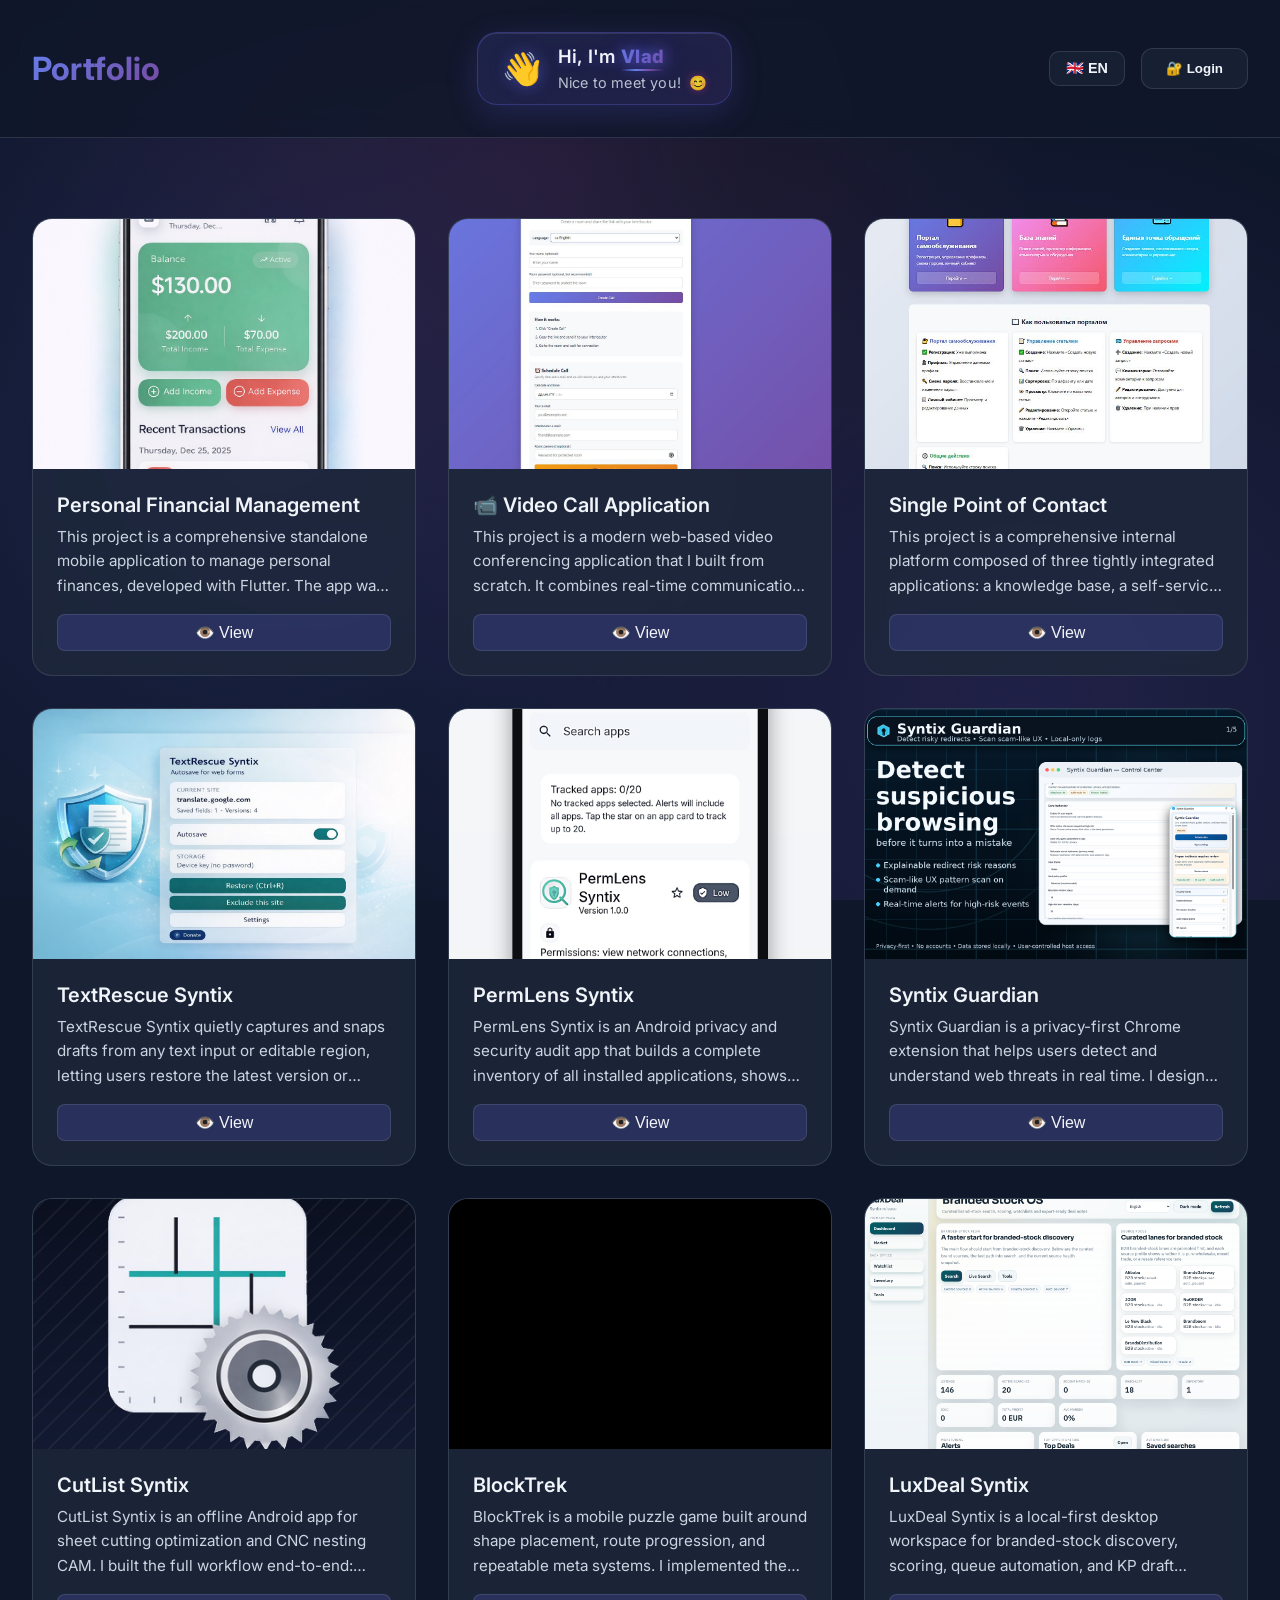
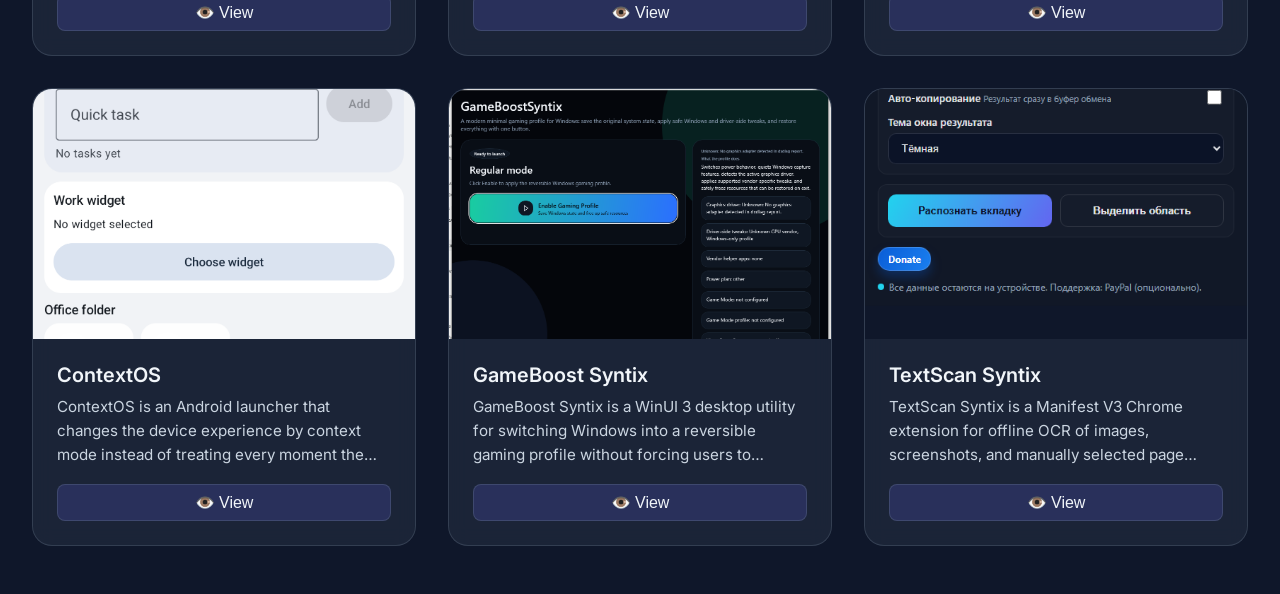
==== commit 9c3513eb: "Add five portfolio projects and screenshots" ====
--- a/index.html
+++ b/index.html
@@ -49,7 +49,7 @@
         <div class="container">
             <div class="portfolio-grid" id="portfolioGrid" data-prerendered="true">
 <!-- PORTFOLIO_GRID_START -->
-                                <div class="portfolio-item" data-index="0">
+                                        <div class="portfolio-item" data-index="0">
             <img src="data/images/1765586958742/2026-01-29t16-10-11-786z-1.png" alt="Personal Financial Management" class="portfolio-item-image" loading="lazy" decoding="async">
             <div class="portfolio-item-content">
                 <h3 class="portfolio-item-title">Personal Financial Management</h3>
@@ -90,6 +90,69 @@
             <div class="portfolio-item-content">
                 <h3 class="portfolio-item-title">PermLens Syntix</h3>
                 <p class="portfolio-item-description">PermLens Syntix is an Android privacy and security audit app that builds a complete inventory of all installed applications, shows each app’s declared permissions in a clear, searchable interface, and tracks permission changes after updates so users can quickly spot when an app gains new sensitive access (such as location, camera, microphone, or contacts) and decide whether to keep it, restrict it, or uninstall it. It works fully on-device: the app reads the installed package list and each app’s declared permissions via the Android PackageManager, stores periodic snapshots locally, and automatically compares “before/after” states when apps are updated to generate a permission-diff history, with filters and categories that highlight the most sensitive permissions first.</p>
+                <div class="portfolio-item-actions">
+                    <button class="btn-icon" type="button" data-action="view">View</button>
+                </div>
+            </div>
+        </div>        <div class="portfolio-item" data-index="5">
+            <img src="data/images/1772035413052/2026-02-25t16-03-33-052z-1.png" alt="Syntix Guardian" class="portfolio-item-image" loading="lazy" decoding="async">
+            <div class="portfolio-item-content">
+                <h3 class="portfolio-item-title">Syntix Guardian</h3>
+                <p class="portfolio-item-description">Syntix Guardian is a privacy-first Chrome extension that helps users detect and understand web threats in real time. I designed and built the project end-to-end: MV3 architecture, UX, detection logic, storage layer, and release automation. The extension groups signals into tab/session Incidents with an aggregated risk score, confidence vs severity, and a clear “Why this alert” explanation to reduce noise and false positives. It analyzes navigation chains (redirect history and suspicious domain changes), detects scam/dark-pattern UI behaviors on pages, provides a site-permissions timeline with time-boxed grants (e.g., allow camera/microphone/notifications for 10 minutes, until tab close, or for 1 day), and includes an optional Extension Audit mode that profiles installed extensions by permission risk. Built with TypeScript (strict) and React for the UI (popup, options, side panel), and Manifest V3 with a service worker, content scripts, and Chrome APIs such as declarativeNetRequest, webRequest (observability), contentSettings, management (optional), alarms, and notifications. Data is stored locally using IndexedDB with retention policies (separate TTL for high/low risk, optional URL query logging). I implemented robust MV3 lifecycle handling (service worker unload/restart safety), anti-spam notification controls (cooldown, rate limits, dedup, digest), and a release gate with smoke tests and manifest validation to prevent broken builds.</p>
+                <div class="portfolio-item-actions">
+                    <button class="btn-icon" type="button" data-action="view">View</button>
+                </div>
+            </div>
+        </div>        <div class="portfolio-item" data-index="6">
+            <img src="data/images/1772035625302/2026-02-25t16-07-05-302z-1.png" alt="CutList Syntix" class="portfolio-item-image" loading="lazy" decoding="async">
+            <div class="portfolio-item-content">
+                <h3 class="portfolio-item-title">CutList Syntix</h3>
+                <p class="portfolio-item-description">CutList Syntix is an offline Android app for sheet cutting optimization and CNC nesting CAM. I built the full workflow end-to-end: projects (materials, sheets, parts/contours), deterministic layout generation, workshop-friendly execution, and production exports. The app supports saw/guillotine cut planning with PDF cut plans and a step-by-step Workshop mode, plus CNC nesting from SVG contours with a CAM pipeline (tool offsets, holes→outer order, lead-in/out, Z step-downs, smart tabs, and validation) and GRBL G-code (.nc) export. The product is offline-first (no accounts/cloud) and uses local persistence for all data and run history.</p>
+                <div class="portfolio-item-actions">
+                    <button class="btn-icon" type="button" data-action="view">View</button>
+                </div>
+            </div>
+        </div>        <div class="portfolio-item" data-index="7">
+            <img src="data/images/1778606258261/2026-05-12t17-17-38-261z-1.png" alt="BlockTrek" class="portfolio-item-image" loading="lazy" decoding="async">
+            <div class="portfolio-item-content">
+                <h3 class="portfolio-item-title">BlockTrek</h3>
+                <p class="portfolio-item-description">BlockTrek is a mobile puzzle game built around shape placement, route progression, and repeatable meta systems. I implemented the gameplay loop in a split core/Android architecture with libGDX-style scene rendering, deterministic run state, procedural sound, responsive layouts, and local persistence. The game includes Classic 10x10 play, Quick 8x8 score attacks, Rush pressure mode, and a Daily Route mode driven by a shared UTC seed, streak tracking, local leaderboard data, and share-ready run summaries. The progression layer expands the basic block puzzler into a longer-term loop: Season Map nodes, quest tiles, fragment collections, claimable rewards, cosmetic skins, biome unlocks, weekly event rotations, and anti-frustration tuning all come from data-driven JSON configs. I also covered the system with focused tests for gameplay state, persistence snapshots, quest resolution, weighted piece generation, meta progression, and config resilience.</p>
+                <div class="portfolio-item-actions">
+                    <button class="btn-icon" type="button" data-action="view">View</button>
+                </div>
+            </div>
+        </div>        <div class="portfolio-item" data-index="8">
+            <img src="data/images/1778606258262/2026-05-12t17-17-38-262z-1.png" alt="LuxDeal Syntix" class="portfolio-item-image" loading="lazy" decoding="async">
+            <div class="portfolio-item-content">
+                <h3 class="portfolio-item-title">LuxDeal Syntix</h3>
+                <p class="portfolio-item-description">LuxDeal Syntix is a local-first desktop workspace for branded-stock discovery, scoring, queue automation, and KP draft preparation. I built it as an Electron shell around a React + Vite interface and a fully local FastAPI + SQLite backend, so the main workflow runs without sending business data to an external service. The product supports legal ingestion from APIs, CSV, email files, manual links, and manual entry, with curated adapters for 11 branded sources. The application connects market research to execution: dashboard KPIs, live market filters, capture workflows, source-health operations, saved search profiles, watchlists, inventory lifecycle tracking, queue retry/backoff, FX normalization, backups, and restore flows. It also computes explainable trust, fake-risk, resale, and deal scores, then prepares Serbian KP draft text and photo checklists for listings. Desktop packaging, auto-update hooks, signed-build preparation, CI smoke coverage, and backend/frontend validation round it out as a practical release-grade tool rather than a demo screen.</p>
+                <div class="portfolio-item-actions">
+                    <button class="btn-icon" type="button" data-action="view">View</button>
+                </div>
+            </div>
+        </div>        <div class="portfolio-item" data-index="9">
+            <img src="data/images/1778606258263/2026-05-12t17-17-38-263z-1.png" alt="ContextOS" class="portfolio-item-image" loading="lazy" decoding="async">
+            <div class="portfolio-item-content">
+                <h3 class="portfolio-item-title">ContextOS</h3>
+                <p class="portfolio-item-description">ContextOS is an Android launcher that changes the device experience by context mode instead of treating every moment the same. I built it with Kotlin, Jetpack Compose, Room, and Android background services for notifications, trigger reception, catalog sync, and usage-aware behavior. The system supports Deep Work, Walk/Commute, Home Chill, and Sleep Detox modes, each with its own launcher presentation, app visibility rules, controls, and interruption policy. The product goes beyond a launcher skin: onboarding collects communication persona and environment anchors, the Smart Dock and mode matrix personalize access, and settings expose Wi-Fi/Bluetooth/time triggers, app exceptions, office pins, timeline history, silent-digest privacy controls, and one-tap rollback options. Deep Work can block distracting apps with an emergency bypass and digest muted notifications; Walk adds big-tile controls, headset/car TTS, swipeable media actions, and local voice notes; Sleep adds OLED-black UI, alarm-aware countdown, DND integration, and repeat-caller handling. The implementation is fully local and designed around explicit permission health checks so the app remains understandable rather than opaque.</p>
+                <div class="portfolio-item-actions">
+                    <button class="btn-icon" type="button" data-action="view">View</button>
+                </div>
+            </div>
+        </div>        <div class="portfolio-item" data-index="10">
+            <img src="data/images/1778606258264/2026-05-12t17-17-38-264z-1.png" alt="GameBoost Syntix" class="portfolio-item-image" loading="lazy" decoding="async">
+            <div class="portfolio-item-content">
+                <h3 class="portfolio-item-title">GameBoost Syntix</h3>
+                <p class="portfolio-item-description">GameBoost Syntix is a WinUI 3 desktop utility for switching Windows into a reversible gaming profile without forcing users to remember every low-level toggle. I built a single control surface that detects the current graphics adapter, shows the active driver context, snapshots the original machine state, applies supported Windows and vendor-side tweaks, and restores everything later through the same UI. The optimizer manages power-plan selection, Game Mode and capture-related registry values, supported AMD overlay/DVR adjustments, and conservative cleanup of selected background apps while protecting browsers, antivirus components, shell processes, and core Windows services. GPU detection uses vendor APIs where available and falls back to `dxdiag` parsing, while status refresh, saved snapshots, restore-point awareness, and a bootstrapper-ready Windows build make the tool practical for real use rather than a one-shot script.</p>
+                <div class="portfolio-item-actions">
+                    <button class="btn-icon" type="button" data-action="view">View</button>
+                </div>
+            </div>
+        </div>        <div class="portfolio-item" data-index="11">
+            <img src="data/images/1778606258265/2026-05-12t17-17-38-265z-1.png" alt="TextScan Syntix" class="portfolio-item-image" loading="lazy" decoding="async">
+            <div class="portfolio-item-content">
+                <h3 class="portfolio-item-title">TextScan Syntix</h3>
+                <p class="portfolio-item-description">TextScan Syntix is a Manifest V3 Chrome extension for offline OCR of images, screenshots, and manually selected page regions. I designed the workflow around local neural models instead of cloud requests: users can capture the current tab, highlight an exact region, or run OCR from the context menu, then immediately receive recognized text inside a page overlay. The extension includes multilingual presets, auto-copy behavior, light/dark result themes, TXT export, image-protection fallbacks, and progress-aware OCR states. Under the hood it coordinates popup controls, content-script overlays, offscreen execution, screenshot capture, clipboard writes, context-menu flows, and local storage-backed logs/settings. The project is aimed at practical browser-side extraction where privacy, speed, and repeatable UX matter more than sending every screenshot to an external service.</p>
                 <div class="portfolio-item-actions">
                     <button class="btn-icon" type="button" data-action="view">View</button>
                 </div>
@@ -308,6 +371,156 @@
     "mainImageIndex": 0,
     "date": "2026-01-29T16:33:07.804Z",
     "updatedAt": "2026-01-29T16:33:07.804Z"
+  },
+  {
+    "id": 1772035413052,
+    "title": {
+      "en": "Syntix Guardian",
+      "ru": "Синтикс Хранитель"
+    },
+    "description": {
+      "en": "Syntix Guardian is a privacy-first Chrome extension that helps users detect and understand web threats in real time. I designed and built the project end-to-end: MV3 architecture, UX, detection logic, storage layer, and release automation. The extension groups signals into tab/session Incidents with an aggregated risk score, confidence vs severity, and a clear “Why this alert” explanation to reduce noise and false positives. It analyzes navigation chains (redirect history and suspicious domain changes), detects scam/dark-pattern UI behaviors on pages, provides a site-permissions timeline with time-boxed grants (e.g., allow camera/microphone/notifications for 10 minutes, until tab close, or for 1 day), and includes an optional Extension Audit mode that profiles installed extensions by permission risk.\n\nBuilt with TypeScript (strict) and React for the UI (popup, options, side panel), and Manifest V3 with a service worker, content scripts, and Chrome APIs such as declarativeNetRequest, webRequest (observability), contentSettings, management (optional), alarms, and notifications. Data is stored locally using IndexedDB with retention policies (separate TTL for high/low risk, optional URL query logging). I implemented robust MV3 lifecycle handling (service worker unload/restart safety), anti-spam notification controls (cooldown, rate limits, dedup, digest), and a release gate with smoke tests and manifest validation to prevent broken builds.",
+      "ru": "Syntix Guardian - это расширение Chrome для обеспечения конфиденциальности, которое помогает пользователям обнаруживать и понимать Web угрозы в режиме реального времени. Я спроектировал и построил проект от начала до конца: архитектура MV3, UX, логика обнаружения, уровень хранения, и автоматизации выпуска. Расширение группирует сигналы в вкладку/сессию Инциденты с агрегированной оценкой риска, степенью уверенности против серьезности и четкое объяснение «Почему это предупреждение» для снижения шума и ложных срабатываний. Анализирует навигационные цепочки (историю перенаправления и подозрительные изменения домена), обнаруживает поведение пользовательского интерфейса мошенников/темных шаблонов на страницах, предоставляет временную шкалу разрешений сайта с ограниченными по времени грантами (e) g. , разрешить камеру/микрофон/уведомления в течение 10 минут, до закрытия вкладки или в течение 1 дня) и включает необязательный режим аудита расширений, который профилирует установленные расширения по риску разрешений. Создано с помощью TypeScript (strict) и React для пользовательского интерфейса (всплывающее окно, опции, боковая панель) и Manifest V3 с сервисным работником, сценариями контента и API Chrome, такими как declarativeNetRequest, webRequest (наблюдаемость), contentSettings, управление (необязательно), аварийные сигналы и уведомления. Данные хранятся локально с использованием IndexedDB с политиками хранения (отдельный TTL для высокого/низкого риска, необязательное ведение журнала URL-запросов). Я внедрил надежную обработку жизненного цикла MV3 (безопасность выгрузки/перезапуска работника службы), защиту от спама элементы управления уведомлениями (перезарядка, ограничения скорости, дедупликация, дайджест) и выпускные ворота с дымовыми тестами и проверки манифеста, чтобы предотвратить сломанные сборки."
+    },
+    "link": "https://chromewebstore.google.com/detail/ddafkekdeabofbohagjopfbigbbegnoe?utm_source=item-share-cb",
+    "images": [
+      "data/images/1772035413052/2026-02-25t16-03-33-052z-1.png",
+      "data/images/1772035413052/2026-02-25t16-03-33-052z-2.png",
+      "data/images/1772035413052/2026-02-25t16-03-33-052z-3.png",
+      "data/images/1772035413052/2026-02-25t16-03-33-052z-4.png",
+      "data/images/1772035413052/2026-02-25t16-03-33-052z-5.png"
+    ],
+    "image": "data/images/1772035413052/2026-02-25t16-03-33-052z-1.png",
+    "mainImageIndex": 0,
+    "date": "2026-02-25T16:03:33.052Z",
+    "updatedAt": "2026-02-25T16:03:33.052Z"
+  },
+  {
+    "id": 1772035625302,
+    "title": {
+      "en": "CutList Syntix",
+      "ru": "Синтикс списка вырезов"
+    },
+    "description": {
+      "en": "CutList Syntix is an offline Android app for sheet cutting optimization and CNC nesting CAM. I built the full workflow end-to-end: projects (materials, sheets, parts/contours), deterministic layout generation, workshop-friendly execution, and production exports. The app supports saw/guillotine cut planning with PDF cut plans and a step-by-step Workshop mode, plus CNC nesting from SVG contours with a CAM pipeline (tool offsets, holes→outer order, lead-in/out, Z step-downs, smart tabs, and validation) and GRBL G-code (.nc) export. The product is offline-first (no accounts/cloud) and uses local persistence for all data and run history.",
+      "ru": "CutList Syntix - это автономное приложение для Android для оптимизации резки листов и вложенности С ЧПУ. Я построил полный рабочий процесс от начала до конца: проекты (материалы, листы, детали/контуры), детерминированные создание макета, удобное для мастерских исполнение и экспорт продукции. Приложение поддерживает планирование резки пилой/гильотиной с планами резки в формате PDF и пошаговым режимом семинара, плюс вложение ЧПУ из контуров SVG с КУЛАЧКОВЫМ трубопроводом (смещения инструмента,→ внешний порядок отверстий, ввод/вывод, Z-понижение, интеллектуальные вкладки и валидация) и G-код GRBL (. nc) экспорт. Продукт работает в автономном режиме (без учетных записей/облака) и использует локальную персистенцию для всех данных и запуска историю его родины."
+    },
+    "link": null,
+    "images": [
+      "data/images/1772035625302/2026-02-25t16-07-05-302z-1.png",
+      "data/images/1772035625302/2026-02-25t16-07-05-302z-2.png",
+      "data/images/1772035625302/2026-02-25t16-07-05-302z-3.png",
+      "data/images/1772035625302/2026-02-25t16-07-05-302z-4.png",
+      "data/images/1772035625302/2026-02-25t16-07-05-302z-5.png",
+      "data/images/1772035625302/2026-02-25t16-07-05-302z-6.png",
+      "data/images/1772035625302/2026-02-25t16-07-05-302z-7.png",
+      "data/images/1772035625302/2026-02-25t16-07-05-302z-8.png",
+      "data/images/1772035625302/2026-02-25t16-07-05-302z-9.png"
+    ],
+    "image": "data/images/1772035625302/2026-02-25t16-07-05-302z-1.png",
+    "mainImageIndex": 0,
+    "date": "2026-02-25T16:07:05.302Z",
+    "updatedAt": "2026-02-25T16:07:05.302Z"
+  },
+  {
+    "id": 1778606258261,
+    "title": {
+      "en": "BlockTrek",
+      "ru": "BlockTrek"
+    },
+    "description": {
+      "en": "BlockTrek is a mobile puzzle game built around shape placement, route progression, and repeatable meta systems. I implemented the gameplay loop in a split core/Android architecture with libGDX-style scene rendering, deterministic run state, procedural sound, responsive layouts, and local persistence. The game includes Classic 10x10 play, Quick 8x8 score attacks, Rush pressure mode, and a Daily Route mode driven by a shared UTC seed, streak tracking, local leaderboard data, and share-ready run summaries.\n\nThe progression layer expands the basic block puzzler into a longer-term loop: Season Map nodes, quest tiles, fragment collections, claimable rewards, cosmetic skins, biome unlocks, weekly event rotations, and anti-frustration tuning all come from data-driven JSON configs. I also covered the system with focused tests for gameplay state, persistence snapshots, quest resolution, weighted piece generation, meta progression, and config resilience.",
+      "ru": "BlockTrek - мобильная головоломка про размещение фигур, маршрутный прогресс и повторяемые мета-системы. Я реализовал игровой цикл в разделённой core/Android-архитектуре со сценическим рендерингом в духе libGDX, детерминированным состоянием забега, процедурным звуком, адаптивными раскладками и локальным сохранением. В игре есть Classic на поле 10x10, быстрый режим Quick 8x8, напряжённый Rush и Daily Route с общим UTC-seed, сериями входов, локальным лидербордом и результатами, которыми удобно делиться.\n\nСлой прогрессии превращает базовый блочный пазл в более длинный цикл: Season Map, квестовые клетки, сбор фрагментов, выдача наград, косметические скины, открытие биомов, недельные события и антифрустрационная настройка управляются через JSON-конфиги. Для ключевой логики предусмотрены отдельные тесты на состояние матча, снапшоты сохранений, квесты, взвешенную генерацию фигур, мета-прогрессию и устойчивость конфигурации."
+    },
+    "link": null,
+    "images": [
+      "data/images/1778606258261/2026-05-12t17-17-38-261z-1.png",
+      "data/images/1778606258261/2026-05-12t17-17-38-261z-2.png"
+    ],
+    "image": "data/images/1778606258261/2026-05-12t17-17-38-261z-1.png",
+    "mainImageIndex": 0,
+    "date": "2026-05-12T17:17:38.261Z",
+    "updatedAt": "2026-05-12T17:17:38.261Z"
+  },
+  {
+    "id": 1778606258262,
+    "title": {
+      "en": "LuxDeal Syntix",
+      "ru": "LuxDeal Syntix"
+    },
+    "description": {
+      "en": "LuxDeal Syntix is a local-first desktop workspace for branded-stock discovery, scoring, queue automation, and KP draft preparation. I built it as an Electron shell around a React + Vite interface and a fully local FastAPI + SQLite backend, so the main workflow runs without sending business data to an external service. The product supports legal ingestion from APIs, CSV, email files, manual links, and manual entry, with curated adapters for 11 branded sources.\n\nThe application connects market research to execution: dashboard KPIs, live market filters, capture workflows, source-health operations, saved search profiles, watchlists, inventory lifecycle tracking, queue retry/backoff, FX normalization, backups, and restore flows. It also computes explainable trust, fake-risk, resale, and deal scores, then prepares Serbian KP draft text and photo checklists for listings. Desktop packaging, auto-update hooks, signed-build preparation, CI smoke coverage, and backend/frontend validation round it out as a practical release-grade tool rather than a demo screen.",
+      "ru": "LuxDeal Syntix - локальный desktop-инструмент для поиска брендового стока, скоринга предложений, автоматизации очередей и подготовки черновиков KP. Я собрал его как Electron-оболочку вокруг интерфейса React + Vite и полностью локального backend на FastAPI + SQLite, поэтому основной рабочий процесс не требует передачи бизнес-данных во внешний сервис. Поддерживается легальный импорт через API, CSV, email-файлы, ручные ссылки и ручной ввод, а также набор адаптеров для 11 брендовых источников.\n\nПриложение связывает рыночный анализ с операционной работой: KPI-дашборд, фильтры рынка, capture-потоки, контроль здоровья источников, сохранённые поисковые профили, watchlist, инвентарь, очереди с retry/backoff, нормализация валют, резервные копии и восстановление. Поверх этого считаются объяснимые trust score, fake-risk, resale estimate и deal score, а затем формируются сербские черновики KP и чеклисты фотографий. Упаковка desktop-релиза, задел под автообновление, подготовка подписанных билдов, CI smoke-проверки и валидация backend/frontend делают проект полноценным прикладным продуктом, а не просто витриной интерфейса."
+    },
+    "link": null,
+    "images": [
+      "data/images/1778606258262/2026-05-12t17-17-38-262z-1.png",
+      "data/images/1778606258262/2026-05-12t17-17-38-262z-2.png"
+    ],
+    "image": "data/images/1778606258262/2026-05-12t17-17-38-262z-1.png",
+    "mainImageIndex": 0,
+    "date": "2026-05-12T17:17:38.262Z",
+    "updatedAt": "2026-05-12T17:17:38.262Z"
+  },
+  {
+    "id": 1778606258263,
+    "title": {
+      "en": "ContextOS",
+      "ru": "ContextOS"
+    },
+    "description": {
+      "en": "ContextOS is an Android launcher that changes the device experience by context mode instead of treating every moment the same. I built it with Kotlin, Jetpack Compose, Room, and Android background services for notifications, trigger reception, catalog sync, and usage-aware behavior. The system supports Deep Work, Walk/Commute, Home Chill, and Sleep Detox modes, each with its own launcher presentation, app visibility rules, controls, and interruption policy.\n\nThe product goes beyond a launcher skin: onboarding collects communication persona and environment anchors, the Smart Dock and mode matrix personalize access, and settings expose Wi-Fi/Bluetooth/time triggers, app exceptions, office pins, timeline history, silent-digest privacy controls, and one-tap rollback options. Deep Work can block distracting apps with an emergency bypass and digest muted notifications; Walk adds big-tile controls, headset/car TTS, swipeable media actions, and local voice notes; Sleep adds OLED-black UI, alarm-aware countdown, DND integration, and repeat-caller handling. The implementation is fully local and designed around explicit permission health checks so the app remains understandable rather than opaque.",
+      "ru": "ContextOS - Android-лаунчер, который меняет опыт работы с телефоном по контекстному режиму, а не показывает одно и то же состояние всегда. Я реализовал его на Kotlin, Jetpack Compose и Room, дополнив фоновыми Android-сервисами для уведомлений, триггеров, синхронизации каталога приложений и поведения, зависящего от фактического использования устройства. Система поддерживает режимы Deep Work, Walk/Commute, Home Chill и Sleep Detox, причём у каждого свой экран, набор доступных приложений, элементы управления и политика вмешательств.\n\nПроект выходит далеко за рамки визуальной оболочки лаунчера: onboarding собирает коммуникационный профиль и контекстные якоря, Smart Dock и матрица режимов настраивают доступ, а настройки позволяют управлять Wi-Fi/Bluetooth/временными триггерами, исключениями приложений, office pin-ами, историей контекста, privacy-настройками silent digest и откатом «как было до ContextOS». Deep Work блокирует отвлекающие приложения с аварийным bypass и дайджестом скрытых уведомлений; Walk добавляет крупные плитки, TTS через гарнитуру/авто, жесты для медиа и локальные голосовые заметки; Sleep включает OLED-black сцену, честный countdown до будильника, DND-интеграцию и обработку повторных звонков. Всё работает локально и сопровождается явными health-check подсказками по разрешениям, чтобы система оставалась прозрачной для пользователя."
+    },
+    "link": null,
+    "images": [
+      "data/images/1778606258263/2026-05-12t17-17-38-263z-1.png",
+      "data/images/1778606258263/2026-05-12t17-17-38-263z-2.png",
+      "data/images/1778606258263/2026-05-12t17-17-38-263z-3.png",
+      "data/images/1778606258263/2026-05-12t17-17-38-263z-4.png"
+    ],
+    "image": "data/images/1778606258263/2026-05-12t17-17-38-263z-1.png",
+    "mainImageIndex": 0,
+    "date": "2026-05-12T17:17:38.263Z",
+    "updatedAt": "2026-05-12T17:17:38.263Z"
+  },
+  {
+    "id": 1778606258264,
+    "title": {
+      "en": "GameBoost Syntix",
+      "ru": "GameBoost Syntix"
+    },
+    "description": {
+      "en": "GameBoost Syntix is a WinUI 3 desktop utility for switching Windows into a reversible gaming profile without forcing users to remember every low-level toggle. I built a single control surface that detects the current graphics adapter, shows the active driver context, snapshots the original machine state, applies supported Windows and vendor-side tweaks, and restores everything later through the same UI.\n\nThe optimizer manages power-plan selection, Game Mode and capture-related registry values, supported AMD overlay/DVR adjustments, and conservative cleanup of selected background apps while protecting browsers, antivirus components, shell processes, and core Windows services. GPU detection uses vendor APIs where available and falls back to `dxdiag` parsing, while status refresh, saved snapshots, restore-point awareness, and a bootstrapper-ready Windows build make the tool practical for real use rather than a one-shot script.",
+      "ru": "GameBoost Syntix - WinUI 3-приложение для перевода Windows в обратимый игровой профиль без необходимости вручную помнить десятки системных переключателей. Я сделал единый control surface, который определяет активный графический адаптер, показывает контекст драйвера, сохраняет исходное состояние машины, применяет поддерживаемые Windows- и vendor-side настройки, а затем восстанавливает всё обратно через тот же интерфейс.\n\nОптимизатор управляет схемой электропитания, значениями Game Mode и capture/Game DVR, поддерживаемыми AMD overlay/DVR-настройками и аккуратным закрытием только выбранных фоновых приложений, одновременно защищая браузеры, антивирусы, shell-процессы и критичные службы Windows. Определение GPU использует vendor API там, где это возможно, и переходит на разбор отчёта `dxdiag`, а регулярное обновление статуса, сохранённые снапшоты, понимание restore-point и готовый Windows-билд с bootstrapper делают проект практичным desktop-инструментом, а не одноразовым скриптом."
+    },
+    "link": null,
+    "images": [
+      "data/images/1778606258264/2026-05-12t17-17-38-264z-1.png"
+    ],
+    "image": "data/images/1778606258264/2026-05-12t17-17-38-264z-1.png",
+    "mainImageIndex": 0,
+    "date": "2026-05-12T17:17:38.264Z",
+    "updatedAt": "2026-05-12T17:17:38.264Z"
+  },
+  {
+    "id": 1778606258265,
+    "title": {
+      "en": "TextScan Syntix",
+      "ru": "TextScan Syntix"
+    },
+    "description": {
+      "en": "TextScan Syntix is a Manifest V3 Chrome extension for offline OCR of images, screenshots, and manually selected page regions. I designed the workflow around local neural models instead of cloud requests: users can capture the current tab, highlight an exact region, or run OCR from the context menu, then immediately receive recognized text inside a page overlay.\n\nThe extension includes multilingual presets, auto-copy behavior, light/dark result themes, TXT export, image-protection fallbacks, and progress-aware OCR states. Under the hood it coordinates popup controls, content-script overlays, offscreen execution, screenshot capture, clipboard writes, context-menu flows, and local storage-backed logs/settings. The project is aimed at practical browser-side extraction where privacy, speed, and repeatable UX matter more than sending every screenshot to an external service.",
+      "ru": "TextScan Syntix - расширение Chrome на Manifest V3 для офлайн-OCR изображений, скриншотов и вручную выделенных областей страницы. Я спроектировал поток вокруг локальных нейронных моделей, а не облачных запросов: пользователь может распознать текущую вкладку, выделить точную область или запустить OCR из контекстного меню, после чего сразу получает текст в оверлее поверх страницы.\n\nВ расширении есть многоязычные пресеты, автокопирование результата, светлая и тёмная тема окна, экспорт в TXT, fallback-логика для защищённых изображений и прогресс-статусы во время OCR. Внутри согласованно работают popup-контролы, content-script overlay, offscreen-контекст, захват скриншота вкладки, clipboard API, контекстные меню и локальное хранение логов/настроек. Проект рассчитан на практическое извлечение текста прямо в браузере, когда приватность, скорость и повторяемый UX важнее отправки каждого изображения на внешний сервис."
+    },
+    "link": null,
+    "images": [
+      "data/images/1778606258265/2026-05-12t17-17-38-265z-1.png"
+    ],
+    "image": "data/images/1778606258265/2026-05-12t17-17-38-265z-1.png",
+    "mainImageIndex": 0,
+    "date": "2026-05-12T17:17:38.265Z",
+    "updatedAt": "2026-05-12T17:17:38.265Z"
   }
 ]
     </script>
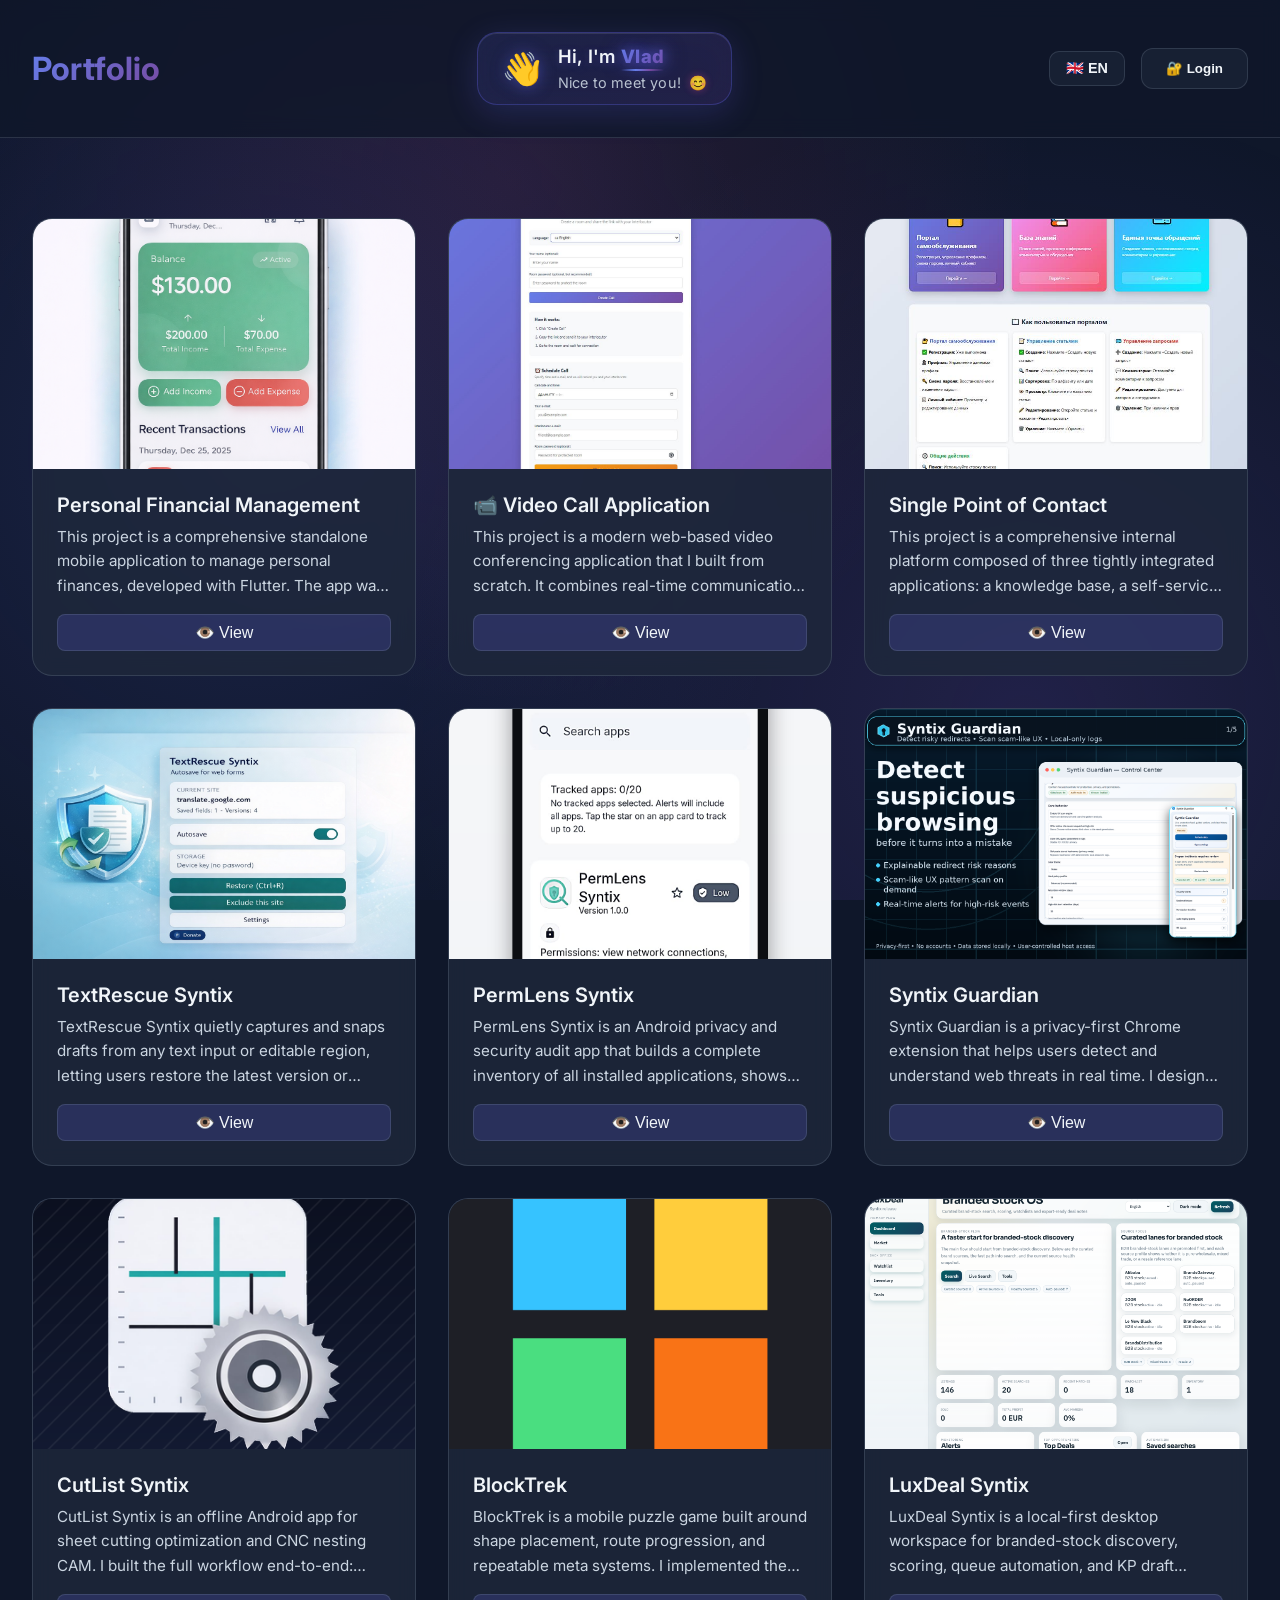
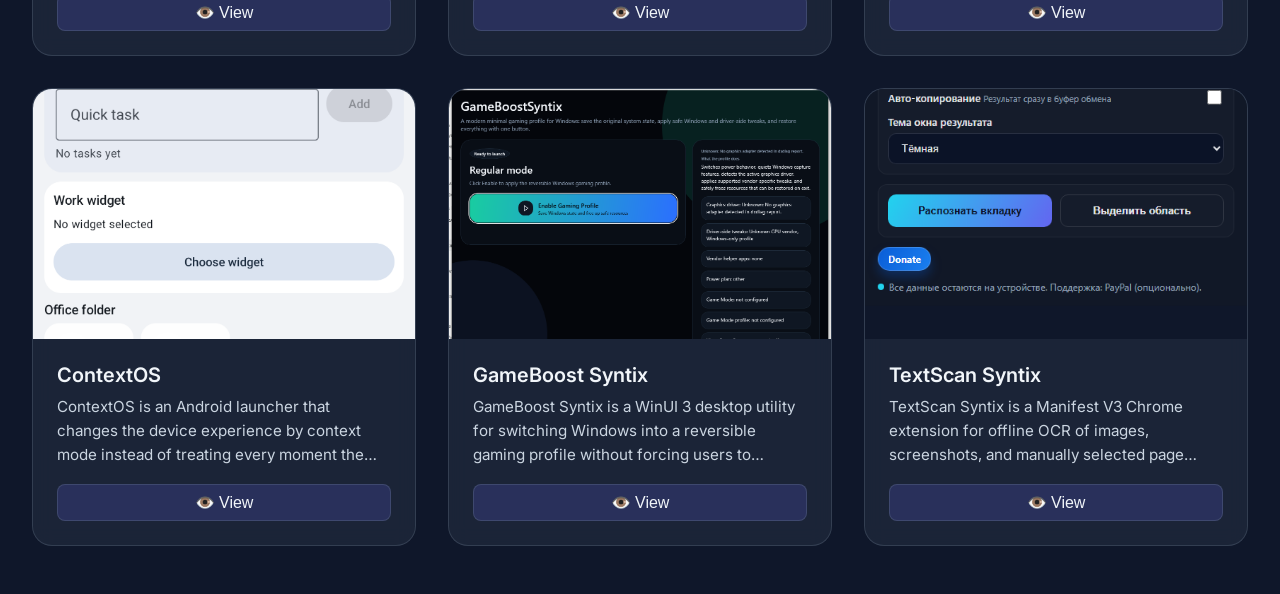
==== commit 78571783: "Replace BlockTrek portfolio art with emulator captures" ====
--- a/index.html
+++ b/index.html
@@ -49,7 +49,7 @@
         <div class="container">
             <div class="portfolio-grid" id="portfolioGrid" data-prerendered="true">
 <!-- PORTFOLIO_GRID_START -->
-                                        <div class="portfolio-item" data-index="0">
+                                                <div class="portfolio-item" data-index="0">
             <img src="data/images/1765586958742/2026-01-29t16-10-11-786z-1.png" alt="Personal Financial Management" class="portfolio-item-image" loading="lazy" decoding="async">
             <div class="portfolio-item-content">
                 <h3 class="portfolio-item-title">Personal Financial Management</h3>
@@ -113,7 +113,7 @@
                 </div>
             </div>
         </div>        <div class="portfolio-item" data-index="7">
-            <img src="data/images/1778606258261/2026-05-12t17-17-38-261z-1.png" alt="BlockTrek" class="portfolio-item-image" loading="lazy" decoding="async">
+            <img src="data/images/1778606258261/2026-05-12t18-29-27-669z-1.png" alt="BlockTrek" class="portfolio-item-image" loading="lazy" decoding="async">
             <div class="portfolio-item-content">
                 <h3 class="portfolio-item-title">BlockTrek</h3>
                 <p class="portfolio-item-description">BlockTrek is a mobile puzzle game built around shape placement, route progression, and repeatable meta systems. I implemented the gameplay loop in a split core/Android architecture with libGDX-style scene rendering, deterministic run state, procedural sound, responsive layouts, and local persistence. The game includes Classic 10x10 play, Quick 8x8 score attacks, Rush pressure mode, and a Daily Route mode driven by a shared UTC seed, streak tracking, local leaderboard data, and share-ready run summaries. The progression layer expands the basic block puzzler into a longer-term loop: Season Map nodes, quest tiles, fragment collections, claimable rewards, cosmetic skins, biome unlocks, weekly event rotations, and anti-frustration tuning all come from data-driven JSON configs. I also covered the system with focused tests for gameplay state, persistence snapshots, quest resolution, weighted piece generation, meta progression, and config resilience.</p>
@@ -434,13 +434,16 @@
     },
     "link": null,
     "images": [
-      "data/images/1778606258261/2026-05-12t17-17-38-261z-1.png",
-      "data/images/1778606258261/2026-05-12t17-17-38-261z-2.png"
-    ],
-    "image": "data/images/1778606258261/2026-05-12t17-17-38-261z-1.png",
+      "data/images/1778606258261/2026-05-12t18-29-27-669z-1.png",
+      "data/images/1778606258261/2026-05-12t18-29-27-669z-2.png",
+      "data/images/1778606258261/2026-05-12t18-29-27-669z-3.png",
+      "data/images/1778606258261/2026-05-12t18-29-27-669z-4.png",
+      "data/images/1778606258261/2026-05-12t18-29-27-669z-5.png"
+    ],
+    "image": "data/images/1778606258261/2026-05-12t18-29-27-669z-1.png",
     "mainImageIndex": 0,
     "date": "2026-05-12T17:17:38.261Z",
-    "updatedAt": "2026-05-12T17:17:38.261Z"
+    "updatedAt": "2026-05-12T18:29:27.669Z"
   },
   {
     "id": 1778606258262,
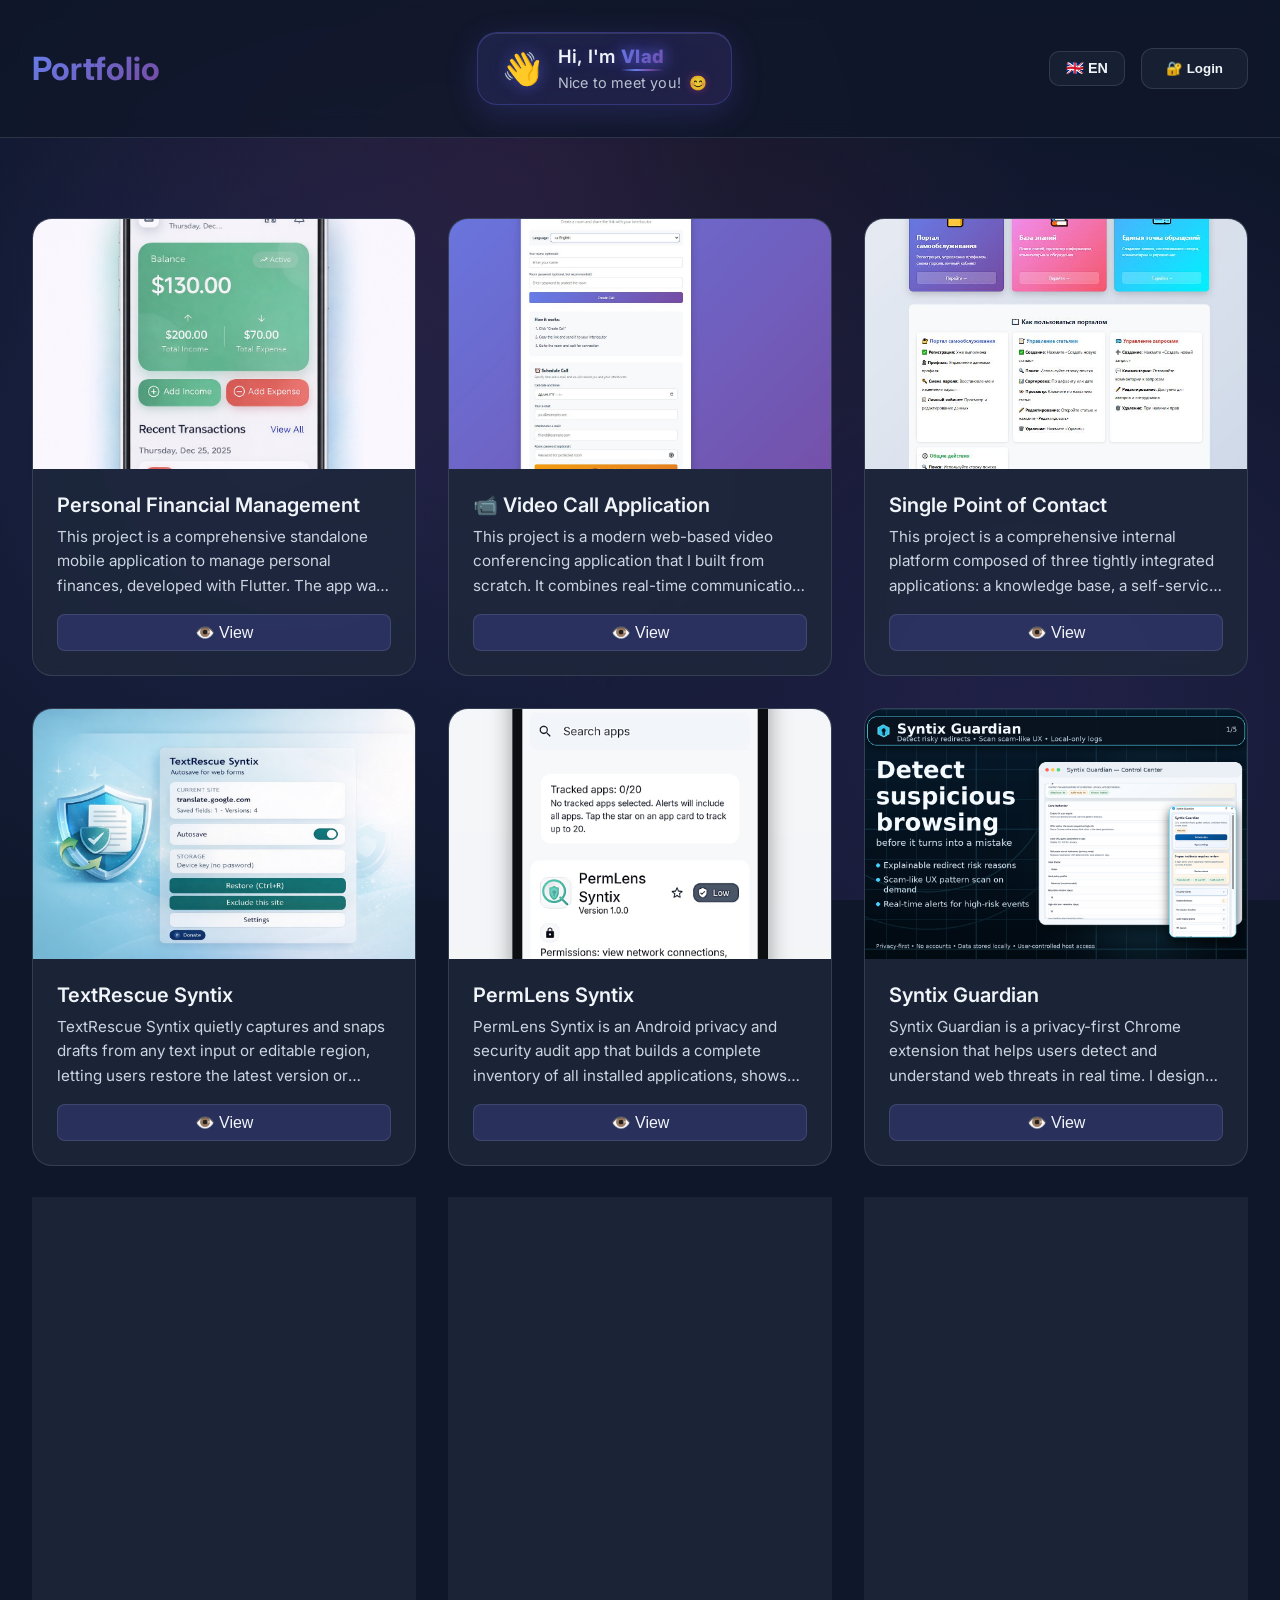
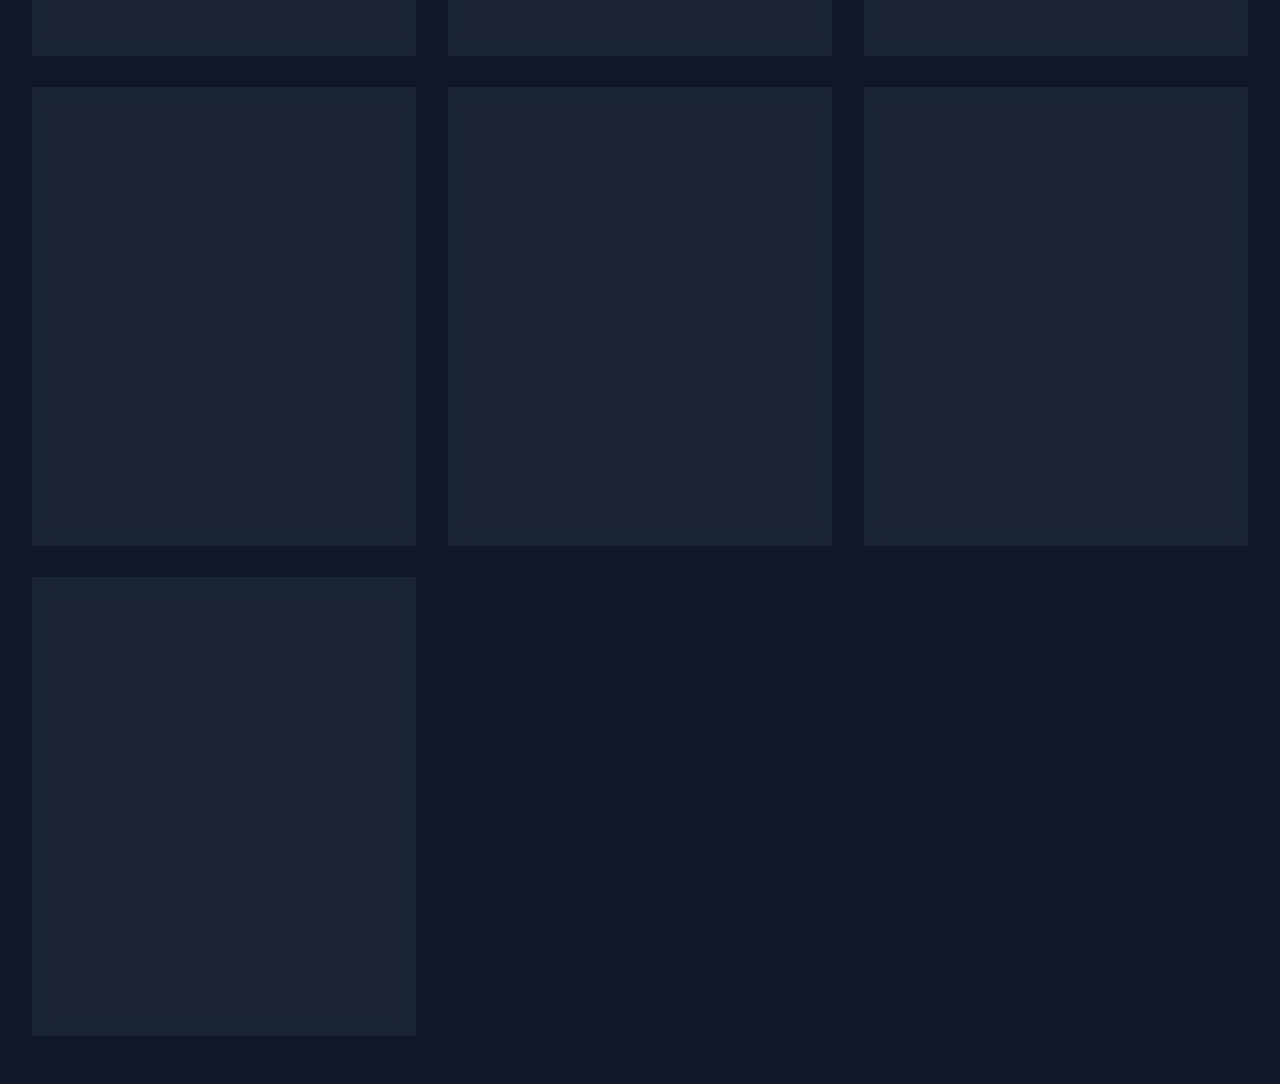
==== commit 1a9663e5: "Add AetherLoop portfolio project" ====
--- a/index.html
+++ b/index.html
@@ -49,7 +49,7 @@
         <div class="container">
             <div class="portfolio-grid" id="portfolioGrid" data-prerendered="true">
 <!-- PORTFOLIO_GRID_START -->
-                                                <div class="portfolio-item" data-index="0">
+                                                        <div class="portfolio-item" data-index="0">
             <img src="data/images/1765586958742/2026-01-29t16-10-11-786z-1.png" alt="Personal Financial Management" class="portfolio-item-image" loading="lazy" decoding="async">
             <div class="portfolio-item-content">
                 <h3 class="portfolio-item-title">Personal Financial Management</h3>
@@ -153,6 +153,15 @@
             <div class="portfolio-item-content">
                 <h3 class="portfolio-item-title">TextScan Syntix</h3>
                 <p class="portfolio-item-description">TextScan Syntix is a Manifest V3 Chrome extension for offline OCR of images, screenshots, and manually selected page regions. I designed the workflow around local neural models instead of cloud requests: users can capture the current tab, highlight an exact region, or run OCR from the context menu, then immediately receive recognized text inside a page overlay. The extension includes multilingual presets, auto-copy behavior, light/dark result themes, TXT export, image-protection fallbacks, and progress-aware OCR states. Under the hood it coordinates popup controls, content-script overlays, offscreen execution, screenshot capture, clipboard writes, context-menu flows, and local storage-backed logs/settings. The project is aimed at practical browser-side extraction where privacy, speed, and repeatable UX matter more than sending every screenshot to an external service.</p>
+                <div class="portfolio-item-actions">
+                    <button class="btn-icon" type="button" data-action="view">View</button>
+                </div>
+            </div>
+        </div>        <div class="portfolio-item" data-index="12">
+            <img src="data/images/1778680398399/aetherloop-cover-icon.png" alt="AetherLoop" class="portfolio-item-image" loading="lazy" decoding="async">
+            <div class="portfolio-item-content">
+                <h3 class="portfolio-item-title">AetherLoop</h3>
+                <p class="portfolio-item-description">AetherLoop is a Windows desktop AI copilot for online interviews, live meetings, and technical practice. I built it as a protected PySide6 overlay that combines dual audio capture, real-time Deepgram transcription, OpenAI summarization, screenshot and vision analysis, hotkeys, and concise answer structure directly on top of the user&#39;s working screen. The app supports live coding, technical, general, system design, and training scenarios without forcing the user to switch between tabs during a call. The product is not just an overlay. It includes a connected website and backend flow with a single account, trial access, tariff control, protected installer delivery, update manifest support, and a knowledge-base oriented workflow. The desktop side adds local context files, code-snippet indexing, optimized screenshot capture, click-through overlay behavior, capture-exclusion flags, and an offline faster-whisper fallback when streaming STT becomes unavailable or too slow. This makes AetherLoop a practical desktop product with a real site, access model, and release path rather than a static demo.</p>
                 <div class="portfolio-item-actions">
                     <button class="btn-icon" type="button" data-action="view">View</button>
                 </div>
@@ -524,6 +533,29 @@
     "mainImageIndex": 0,
     "date": "2026-05-12T17:17:38.265Z",
     "updatedAt": "2026-05-12T17:17:38.265Z"
+  },
+  {
+    "id": 1778680398399,
+    "title": {
+      "en": "AetherLoop",
+      "ru": "AetherLoop"
+    },
+    "description": {
+      "en": "AetherLoop is a Windows desktop AI copilot for online interviews, live meetings, and technical practice. I built it as a protected PySide6 overlay that combines dual audio capture, real-time Deepgram transcription, OpenAI summarization, screenshot and vision analysis, hotkeys, and concise answer structure directly on top of the user's working screen. The app supports live coding, technical, general, system design, and training scenarios without forcing the user to switch between tabs during a call.\n\nThe product is not just an overlay. It includes a connected website and backend flow with a single account, trial access, tariff control, protected installer delivery, update manifest support, and a knowledge-base oriented workflow. The desktop side adds local context files, code-snippet indexing, optimized screenshot capture, click-through overlay behavior, capture-exclusion flags, and an offline faster-whisper fallback when streaming STT becomes unavailable or too slow. This makes AetherLoop a practical desktop product with a real site, access model, and release path rather than a static demo.",
+      "ru": "AetherLoop - Windows desktop AI-копайлот для онлайн-собеседований, живых созвонов и технической подготовки. Я сделал его как защищённый PySide6-оверлей, который объединяет двойной захват аудио, real-time транскрибацию через Deepgram, суммаризацию через OpenAI, анализ скриншотов и экрана, горячие клавиши и короткую структуру ответа прямо поверх рабочего окна пользователя. Приложение поддерживает live coding, technical, general, system design и тренировочные сценарии, не заставляя переключаться между вкладками во время звонка.\n\nПроект не ограничивается оверлеем. В нём есть связанный сайт и backend-поток с единым аккаунтом, пробным доступом, управлением тарифами, защищённой выдачей установщика, update manifest и сценарием работы с базой знаний. Desktop-часть добавляет локальные context-файлы, индексирование code snippets, оптимизированный захват скриншотов, click-through поведение оверлея, исключение из захвата экрана и offline fallback на faster-whisper, если потоковое STT недоступно или работает слишком медленно. Поэтому AetherLoop оформлен как практичный desktop-продукт с реальным сайтом, моделью доступа и релизным контуром, а не как статичная демо-страница."
+    },
+    "link": "https://aetherloop.ru/",
+    "images": [
+      "data/images/1778680398399/aetherloop-cover-icon.png",
+      "data/images/1778680398399/aetherloop-live-mode.png",
+      "data/images/1778680398399/aetherloop-mock-interview.png",
+      "data/images/1778680398399/aetherloop-settings.png",
+      "data/images/1778680398399/aetherloop-knowledge-base.png"
+    ],
+    "image": "data/images/1778680398399/aetherloop-cover-icon.png",
+    "mainImageIndex": 0,
+    "date": "2026-05-13T13:53:18.399Z",
+    "updatedAt": "2026-05-13T13:53:18.399Z"
   }
 ]
     </script>
